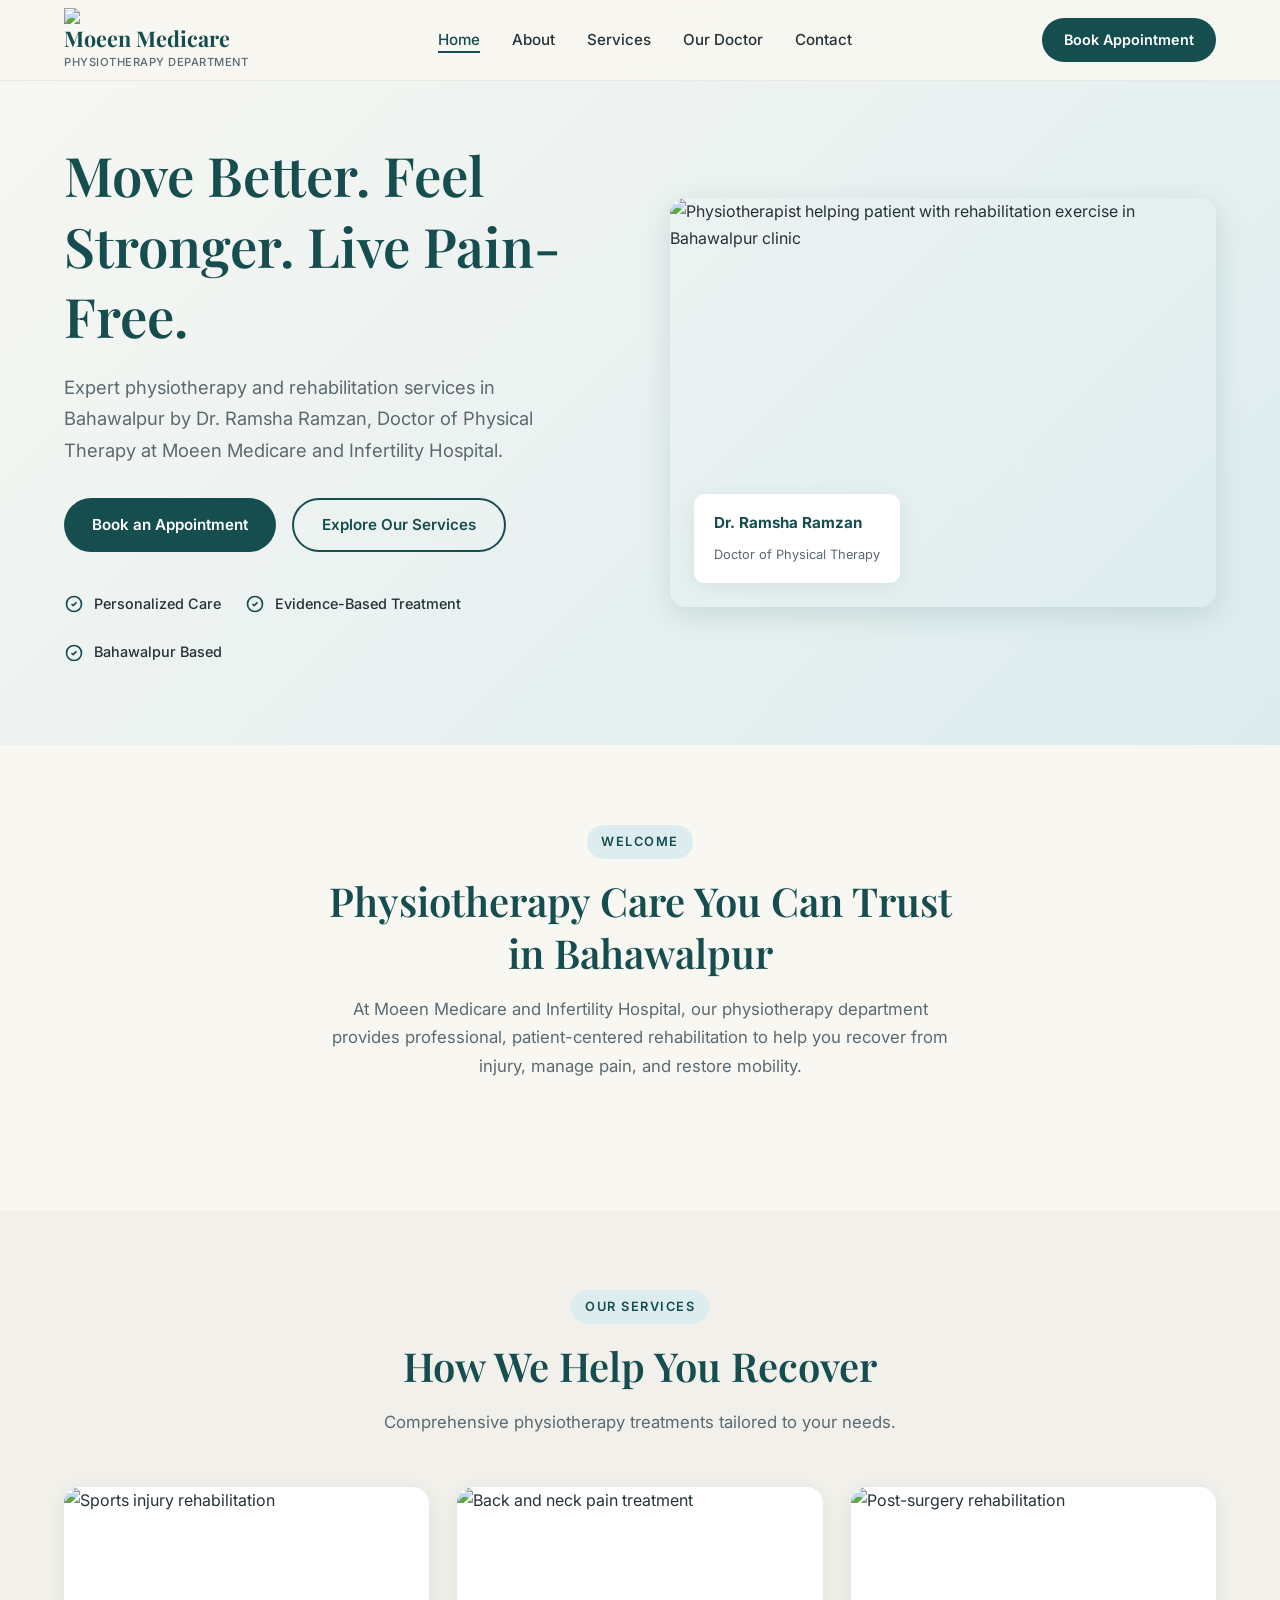
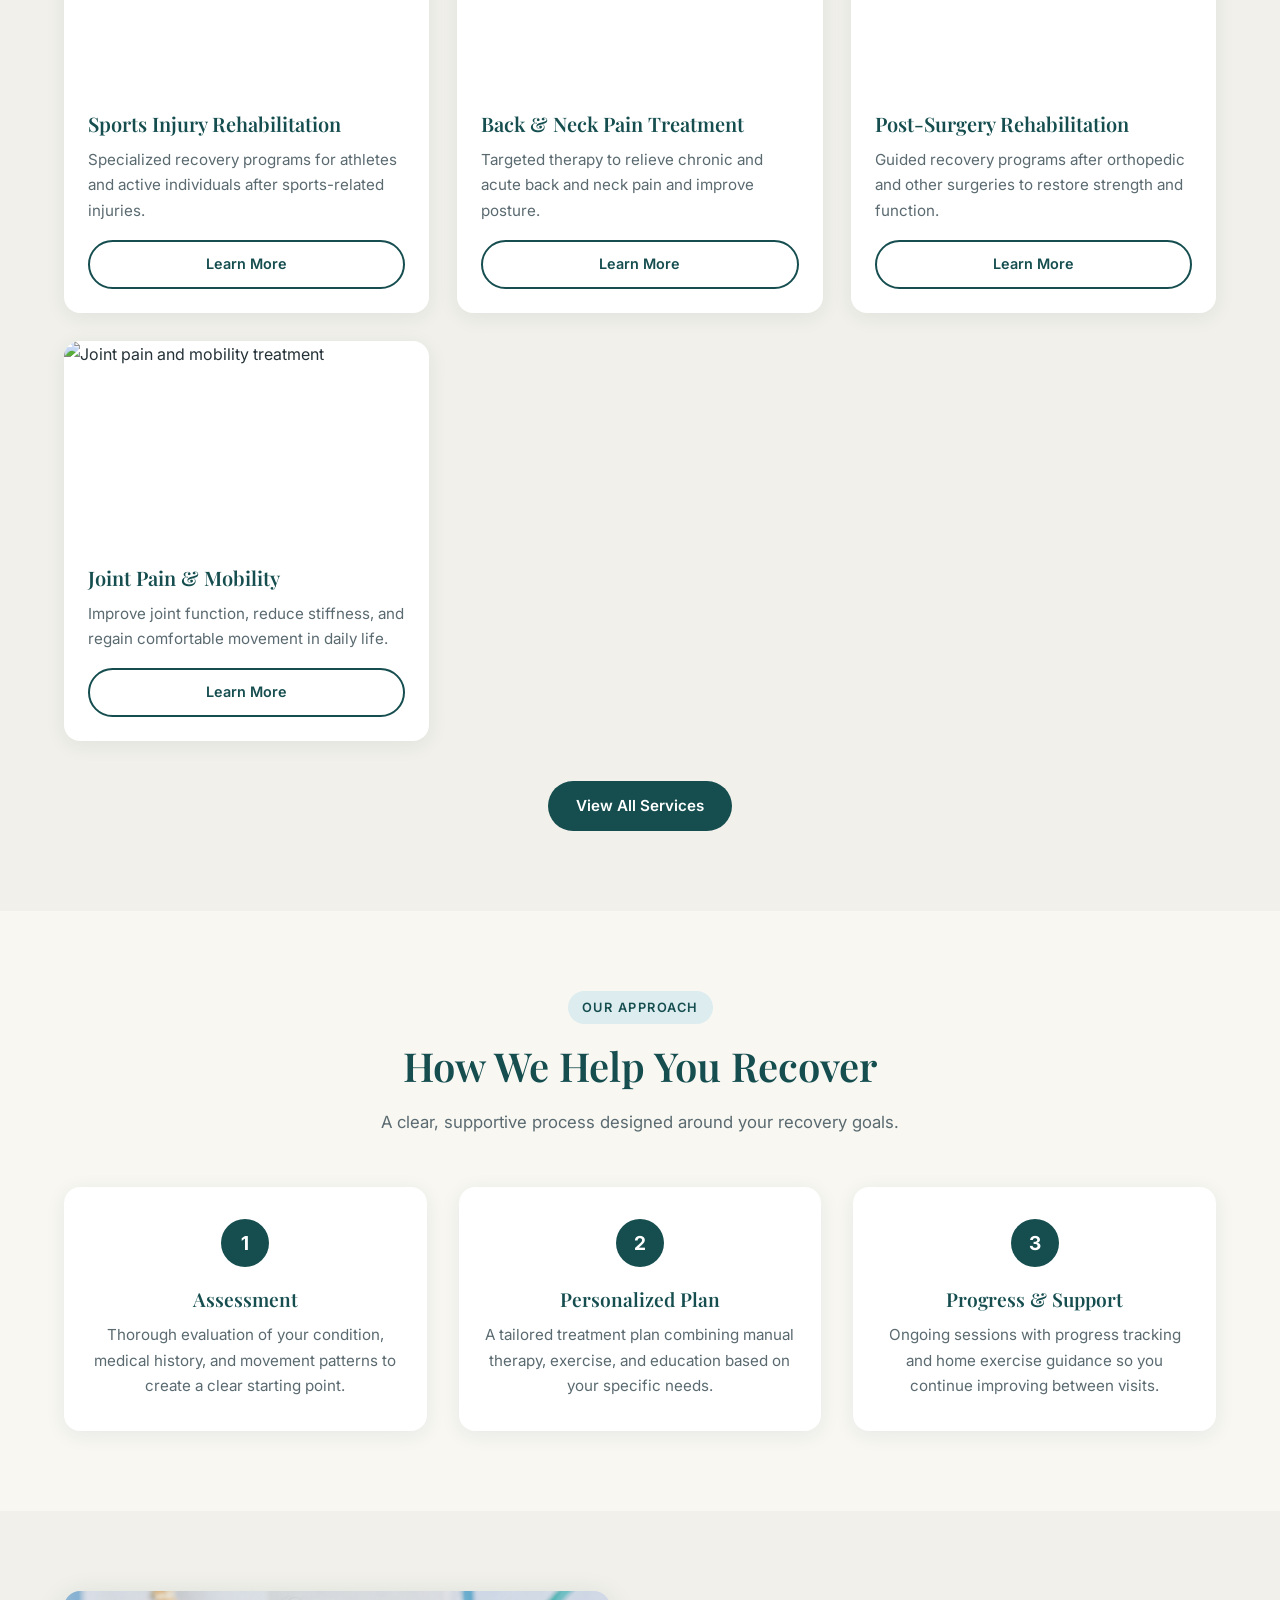
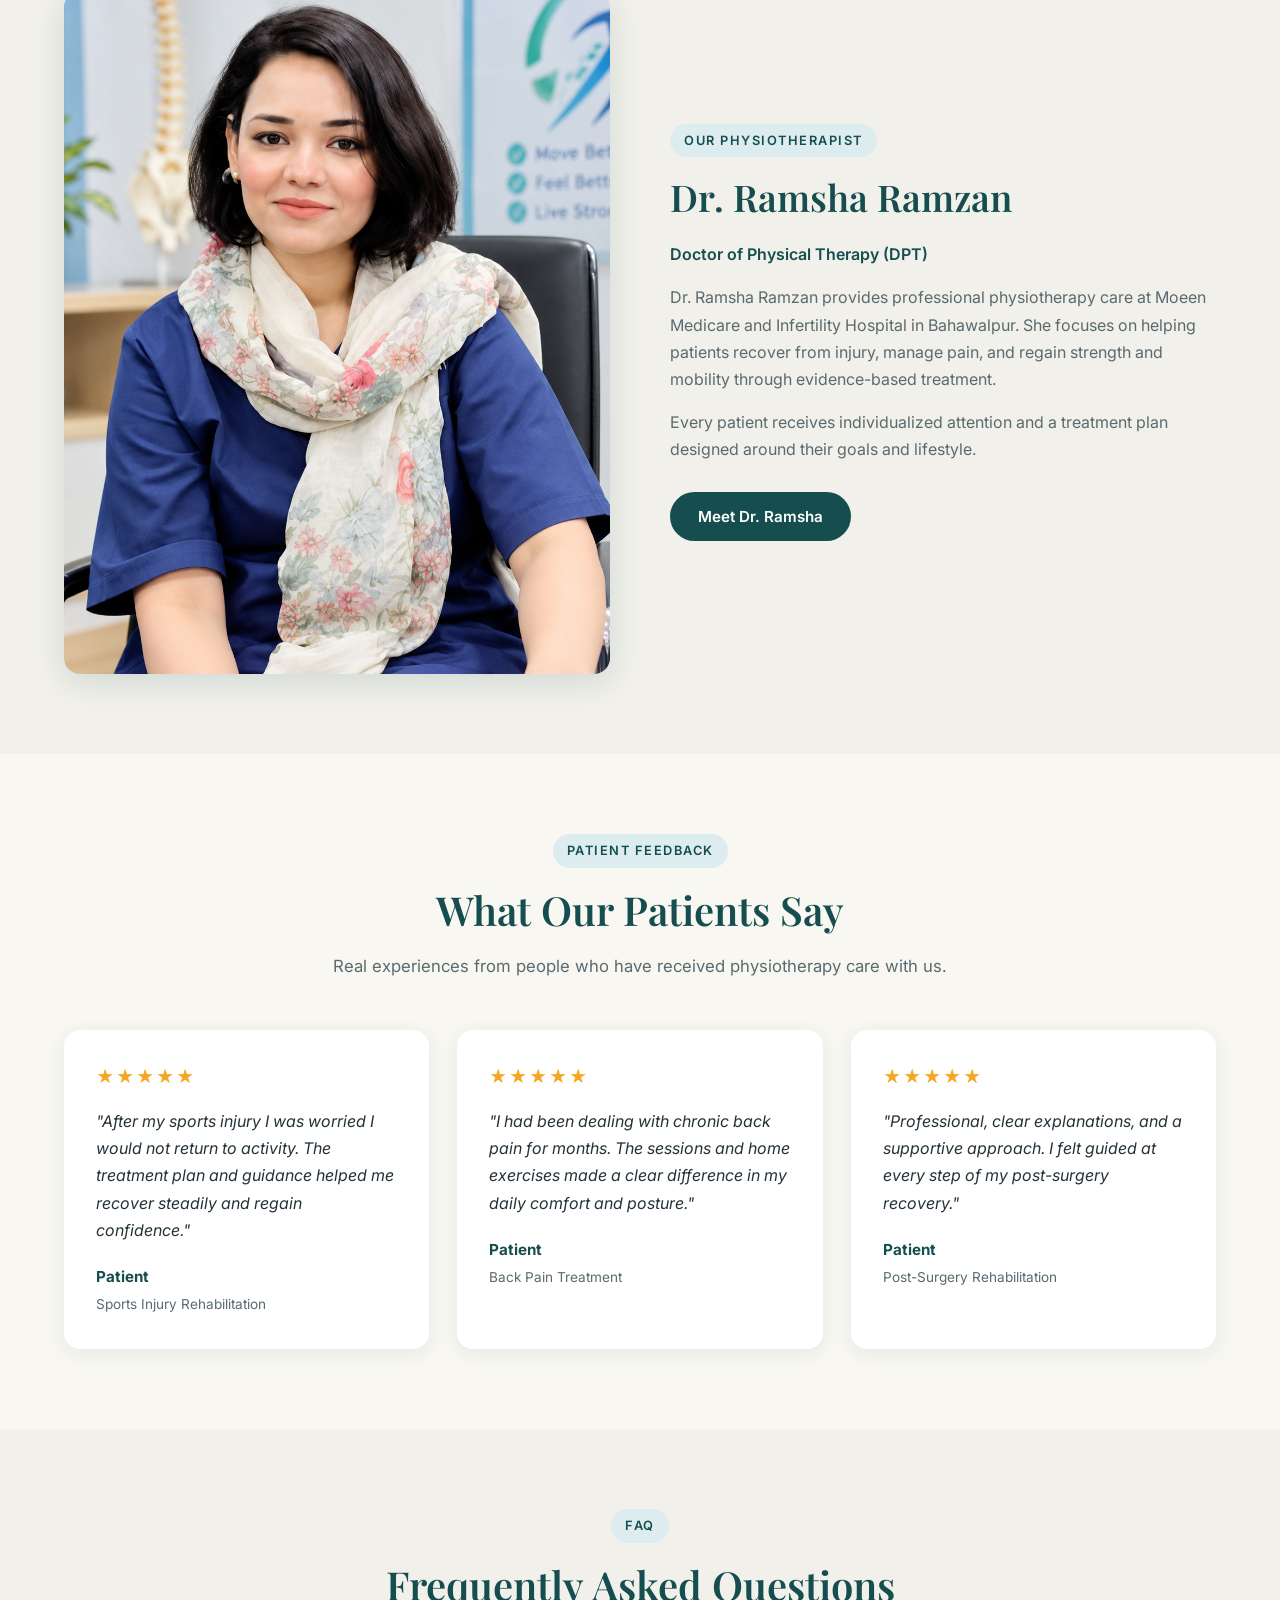
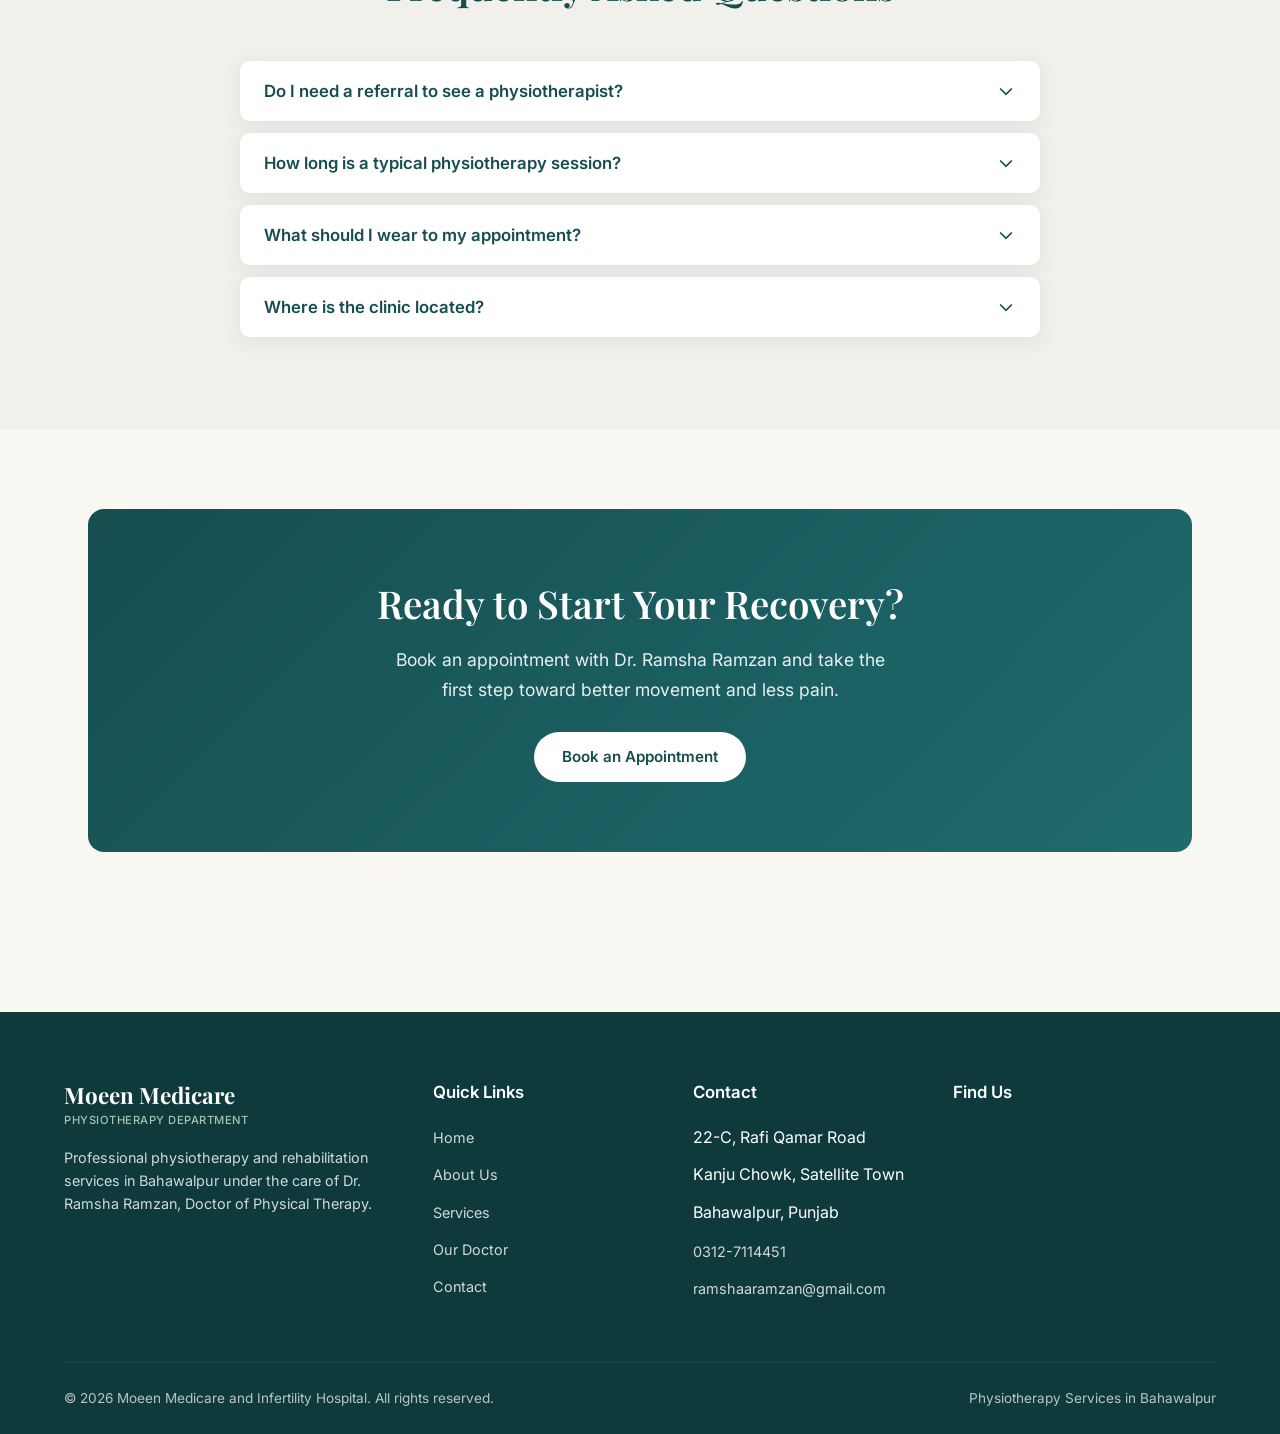
==== index.html @ 1dc0fa03 "Update index.html" ====
<!DOCTYPE html>
<html lang="en">
<head>
  <meta charset="UTF-8">
  <meta name="viewport" content="width=device-width, initial-scale=1.0">
  <title>Physiotherapy in Bahawalpur | Dr. Ramsha Ramzan | Moeen Medicare Hospital</title>
  <meta name="description" content="Professional physiotherapy and rehabilitation services in Bahawalpur by Dr. Ramsha Ramzan, Doctor of Physical Therapy at Moeen Medicare and Infertility Hospital. Book your appointment today.">
  <meta name="keywords" content="physiotherapy Bahawalpur, physical therapy Bahawalpur, Dr Ramsha Ramzan, best physiotherapist Bahawalpur, sports injury rehab Bahawalpur, back pain treatment Bahawalpur, Moeen Medicare">
  <meta property="og:title" content="Physiotherapy in Bahawalpur | Dr. Ramsha Ramzan | Moeen Medicare">
  <meta property="og:description" content="Move better, feel stronger. Expert physiotherapy care in Bahawalpur by Dr. Ramsha Ramzan, DPT.">
  <meta property="og:type" content="website">
  <link rel="preconnect" href="https://fonts.googleapis.com">
  <link rel="preconnect" href="https://fonts.gstatic.com" crossorigin>
  <link href="https://fonts.googleapis.com/css2?family=Inter:wght@400;500;600;700&family=Playfair+Display:wght@600;700&display=swap" rel="stylesheet">
  <link rel="stylesheet" href="css/styles.css">
</head>
<body>

  <!-- Navigation -->
  <nav class="navbar">
    <div class="container nav-inner">
      <a href="index.html" class="logo">
         <img src="mg\logo.png">
        <span class="logo-name">Moeen Medicare</span>
        <span class="logo-tag">Physiotherapy Department</span>
      </a>
      <ul class="nav-links">
        <li><a href="index.html" class="active">Home</a></li>
        <li><a href="about.html">About</a></li>
        <li><a href="services.html">Services</a></li>
        <li><a href="team.html">Our Doctor</a></li>
        <li><a href="contact.html">Contact</a></li>
      </ul>
      <a href="contact.html" class="btn btn-primary btn-sm">Book Appointment</a>
      <button class="mobile-toggle" aria-label="Open menu">
        <span></span><span></span><span></span>
      </button>
    </div>
  </nav>

  <div class="mobile-overlay"></div>
  <div class="mobile-menu">
    <a href="index.html">Home</a>
    <a href="about.html">About</a>
    <a href="services.html">Services</a>
    <a href="team.html">Our Doctor</a>
    <a href="contact.html">Contact</a>
    <a href="contact.html" class="btn btn-primary" style="margin-top:24px;text-align:center;">Book Appointment</a>
  </div>

  <!-- Hero -->
  <section class="hero">
    <div class="container hero-grid">
      <div class="hero-content fade-up">
        <h1>Move Better. Feel Stronger. Live Pain-Free.</h1>
        <p>Expert physiotherapy and rehabilitation services in Bahawalpur by Dr. Ramsha Ramzan, Doctor of Physical Therapy at Moeen Medicare and Infertility Hospital.</p>
        <div class="hero-btns">
          <a href="contact.html" class="btn btn-primary">Book an Appointment</a>
          <a href="services.html" class="btn btn-outline">Explore Our Services</a>
        </div>
        <div class="hero-trust">
          <div class="trust-item">
            <svg fill="none" stroke="currentColor" stroke-width="2" viewBox="0 0 24 24"><path d="M9 12l2 2 4-4m6 2a9 9 0 11-18 0 9 9 0 0118 0z"/></svg>
            Personalized Care
          </div>
          <div class="trust-item">
            <svg fill="none" stroke="currentColor" stroke-width="2" viewBox="0 0 24 24"><path d="M9 12l2 2 4-4m6 2a9 9 0 11-18 0 9 9 0 0118 0z"/></svg>
            Evidence-Based Treatment
          </div>
          <div class="trust-item">
            <svg fill="none" stroke="currentColor" stroke-width="2" viewBox="0 0 24 24"><path d="M9 12l2 2 4-4m6 2a9 9 0 11-18 0 9 9 0 0118 0z"/></svg>
            Bahawalpur Based
          </div>
        </div>
      </div>
      <div class="hero-image fade-up">
        <img src="https://images.unsplash.com/photo-1576091160550-2173dba999ef?w=800&q=80" alt="Physiotherapist helping patient with rehabilitation exercise in Bahawalpur clinic">
        <div class="hero-badge">
          <strong>Dr. Ramsha Ramzan</strong>
          <span>Doctor of Physical Therapy</span>
        </div>
      </div>
    </div>
  </section>

  <!-- Intro -->
  <section>
    <div class="container">
      <div class="section-header fade-up">
        <span class="section-label">Welcome</span>
        <h2>Physiotherapy Care You Can Trust in Bahawalpur</h2>
        <p>At Moeen Medicare and Infertility Hospital, our physiotherapy department provides professional, patient-centered rehabilitation to help you recover from injury, manage pain, and restore mobility.</p>
      </div>
    </div>
  </section>

  <!-- Featured Services -->
  <section style="background: var(--bg-alt);">
    <div class="container">
      <div class="section-header fade-up">
        <span class="section-label">Our Services</span>
        <h2>How We Help You Recover</h2>
        <p>Comprehensive physiotherapy treatments tailored to your needs.</p>
      </div>
      <div class="services-grid">
        <div class="service-card fade-up">
          <img src="https://images.unsplash.com/photo-1571019614242-c5c5dee9f50b?w=600&q=80" alt="Sports injury rehabilitation">
          <div class="service-card-body">
            <h3>Sports Injury Rehabilitation</h3>
            <p>Specialized recovery programs for athletes and active individuals after sports-related injuries.</p>
            <a href="services.html" class="btn btn-outline btn-sm">Learn More</a>
          </div>
        </div>
        <div class="service-card fade-up">
          <img src="https://images.unsplash.com/photo-1559839734-2b71ea197ec2?w=600&q=80" alt="Back and neck pain treatment">
          <div class="service-card-body">
            <h3>Back & Neck Pain Treatment</h3>
            <p>Targeted therapy to relieve chronic and acute back and neck pain and improve posture.</p>
            <a href="services.html" class="btn btn-outline btn-sm">Learn More</a>
          </div>
        </div>
        <div class="service-card fade-up">
          <img src="https://images.unsplash.com/photo-1576091160399-112ba8d25d1d?w=600&q=80" alt="Post-surgery rehabilitation">
          <div class="service-card-body">
            <h3>Post-Surgery Rehabilitation</h3>
            <p>Guided recovery programs after orthopedic and other surgeries to restore strength and function.</p>
            <a href="services.html" class="btn btn-outline btn-sm">Learn More</a>
          </div>
        </div>
        <div class="service-card fade-up">
          <img src="https://images.unsplash.com/photo-1519823551278-64ac92734fb1?w=600&q=80" alt="Joint pain and mobility treatment">
          <div class="service-card-body">
            <h3>Joint Pain & Mobility</h3>
            <p>Improve joint function, reduce stiffness, and regain comfortable movement in daily life.</p>
            <a href="services.html" class="btn btn-outline btn-sm">Learn More</a>
          </div>
        </div>
      </div>
      <div style="text-align:center;margin-top:40px;" class="fade-up">
        <a href="services.html" class="btn btn-primary">View All Services</a>
      </div>
    </div>
  </section>

  <!-- 3-Step Process -->
  <section>
    <div class="container">
      <div class="section-header fade-up">
        <span class="section-label">Our Approach</span>
        <h2>How We Help You Recover</h2>
        <p>A clear, supportive process designed around your recovery goals.</p>
      </div>
      <div class="process-grid">
        <div class="process-step fade-up">
          <div class="process-num">1</div>
          <h3>Assessment</h3>
          <p>Thorough evaluation of your condition, medical history, and movement patterns to create a clear starting point.</p>
        </div>
        <div class="process-step fade-up">
          <div class="process-num">2</div>
          <h3>Personalized Plan</h3>
          <p>A tailored treatment plan combining manual therapy, exercise, and education based on your specific needs.</p>
        </div>
        <div class="process-step fade-up">
          <div class="process-num">3</div>
          <h3>Progress & Support</h3>
          <p>Ongoing sessions with progress tracking and home exercise guidance so you continue improving between visits.</p>
        </div>
      </div>
    </div>
  </section>

  <!-- Meet the Doctor -->
  <section style="background: var(--bg-alt);">
    <div class="container">
      <div class="about-grid">
        <div class="about-image fade-up">
          <img src="mg\Dr. Ramsha Ramzan.png" alt="Dr. Ramsha Ramzan, Doctor of Physical Therapy in Bahawalpur">
        </div>
        <div class="about-content fade-up">
          <span class="section-label">Our Physiotherapist</span>
          <h2>Dr. Ramsha Ramzan</h2>
          <p style="font-weight:600;color:var(--primary);margin-bottom:16px;">Doctor of Physical Therapy (DPT)</p>
          <p>Dr. Ramsha Ramzan provides professional physiotherapy care at Moeen Medicare and Infertility Hospital in Bahawalpur. She focuses on helping patients recover from injury, manage pain, and regain strength and mobility through evidence-based treatment.</p>
          <p>Every patient receives individualized attention and a treatment plan designed around their goals and lifestyle.</p>
          <a href="team.html" class="btn btn-primary" style="margin-top:12px;">Meet Dr. Ramsha</a>
        </div>
      </div>
    </div>
  </section>

  <!-- Testimonials -->
  <section>
    <div class="container">
      <div class="section-header fade-up">
        <span class="section-label">Patient Feedback</span>
        <h2>What Our Patients Say</h2>
        <p>Real experiences from people who have received physiotherapy care with us.</p>
      </div>
      <div class="testimonials-grid">
        <div class="testimonial-card fade-up">
          <div class="stars">★★★★★</div>
          <p>"After my sports injury I was worried I would not return to activity. The treatment plan and guidance helped me recover steadily and regain confidence."</p>
          <div class="testimonial-author">
            <div>
              <strong>Patient</strong>
              <span>Sports Injury Rehabilitation</span>
            </div>
          </div>
        </div>
        <div class="testimonial-card fade-up">
          <div class="stars">★★★★★</div>
          <p>"I had been dealing with chronic back pain for months. The sessions and home exercises made a clear difference in my daily comfort and posture."</p>
          <div class="testimonial-author">
            <div>
              <strong>Patient</strong>
              <span>Back Pain Treatment</span>
            </div>
          </div>
        </div>
        <div class="testimonial-card fade-up">
          <div class="stars">★★★★★</div>
          <p>"Professional, clear explanations, and a supportive approach. I felt guided at every step of my post-surgery recovery."</p>
          <div class="testimonial-author">
            <div>
              <strong>Patient</strong>
              <span>Post-Surgery Rehabilitation</span>
            </div>
          </div>
        </div>
      </div>
    </div>
  </section>

  <!-- FAQ -->
  <section style="background: var(--bg-alt);">
    <div class="container">
      <div class="section-header fade-up">
        <span class="section-label">FAQ</span>
        <h2>Frequently Asked Questions</h2>
      </div>
      <div class="faq-list fade-up">
        <div class="faq-item">
          <button class="faq-question">
            Do I need a referral to see a physiotherapist?
            <svg fill="none" stroke="currentColor" stroke-width="2" viewBox="0 0 24 24"><path d="M19 9l-7 7-7-7"/></svg>
          </button>
          <div class="faq-answer">
            <div class="faq-answer-inner">You can book directly. If you have a referral from your doctor, please bring it along so we can coordinate care effectively.</div>
          </div>
        </div>
        <div class="faq-item">
          <button class="faq-question">
            How long is a typical physiotherapy session?
            <svg fill="none" stroke="currentColor" stroke-width="2" viewBox="0 0 24 24"><path d="M19 9l-7 7-7-7"/></svg>
          </button>
          <div class="faq-answer">
            <div class="faq-answer-inner">Sessions usually last between 30 and 60 minutes depending on your condition and the treatment plan.</div>
          </div>
        </div>
        <div class="faq-item">
          <button class="faq-question">
            What should I wear to my appointment?
            <svg fill="none" stroke="currentColor" stroke-width="2" viewBox="0 0 24 24"><path d="M19 9l-7 7-7-7"/></svg>
          </button>
          <div class="faq-answer">
            <div class="faq-answer-inner">Wear comfortable clothing that allows easy movement of the area being treated. Athletic wear or loose clothing is ideal.</div>
          </div>
        </div>
        <div class="faq-item">
          <button class="faq-question">
            Where is the clinic located?
            <svg fill="none" stroke="currentColor" stroke-width="2" viewBox="0 0 24 24"><path d="M19 9l-7 7-7-7"/></svg>
          </button>
          <div class="faq-answer">
            <div class="faq-answer-inner">We are located at 22-C, Rafi Qamar Road, Kanju Chowk, Satellite Town, Bahawalpur, Punjab. You can find us easily near Kanju Chowk.</div>
          </div>
        </div>
      </div>
    </div>
  </section>

  <!-- Final CTA -->
  <section>
    <div class="container">
      <div class="cta-banner fade-up">
        <h2>Ready to Start Your Recovery?</h2>
        <p>Book an appointment with Dr. Ramsha Ramzan and take the first step toward better movement and less pain.</p>
        <a href="contact.html" class="btn btn-white">Book an Appointment</a>
      </div>
    </div>
  </section>

  <!-- Footer -->
  <footer class="footer">
    <div class="container">
      <div class="footer-grid">
        <div class="footer-brand">
          <div class="logo">
            <span class="logo-name">Moeen Medicare</span>
            <span class="logo-tag">Physiotherapy Department</span>
          </div>
          <p>Professional physiotherapy and rehabilitation services in Bahawalpur under the care of Dr. Ramsha Ramzan, Doctor of Physical Therapy.</p>
        </div>
        <div>
          <h4>Quick Links</h4>
          <ul class="footer-links">
            <li><a href="index.html">Home</a></li>
            <li><a href="about.html">About Us</a></li>
            <li><a href="services.html">Services</a></li>
            <li><a href="team.html">Our Doctor</a></li>
            <li><a href="contact.html">Contact</a></li>
          </ul>
        </div>
        <div>
          <h4>Contact</h4>
          <ul class="footer-links">
            <li>22-C, Rafi Qamar Road</li>
            <li>Kanju Chowk, Satellite Town</li>
            <li>Bahawalpur, Punjab</li>
            <li style="margin-top:12px;"><a href="tel:03127114451">0312-7114451</a></li>
            <li><a href="mailto:ramshaaramzan@gmail.com">ramshaaramzan@gmail.com</a></li>
          </ul>
        </div>
        <div>
          <h4>Find Us</h4>
          <div class="footer-map">
            <iframe src="https://www.google.com/maps/embed?pb=!1m18!1m12!1m3!1d3476.2700420853034!2d71.7085201!3d29.3916554!2m3!1f0!2f0!3f0!3m2!1i1024!2i768!4f13.1!3m3!1m2!1s0x393b90f0b9e1a4e1%3A0x2c915ee3a1f2fc73!2sMoeen%20Medicare!5e0!3m2!1sen!2s!4v1790643837540!5m2!1sen!2s" width="600" height="450" style="border:0;" allowfullscreen="" loading="lazy" referrerpolicy="strict-origin-when-cross-origin"></iframe>
          </div>
        </div>
      </div>
      <div class="footer-bottom">
        <span>© 2026 Moeen Medicare and Infertility Hospital. All rights reserved.</span>
        <span>Physiotherapy Services in Bahawalpur</span>
      </div>
    </div>
  </footer>

  <a href="contact.html" class="mobile-cta">Book Appointment</a>

  <script src="js/main.js"></script>
</body>
</html>
---- css/styles.css ----
/* =====================================================
   Moeen Medicare & Infertility Hospital
   Physiotherapy Department - Premium Healthcare Design
   ===================================================== */

:root {
  --primary: #164E50;
  --primary-dark: #0F3A3C;
  --primary-light: #1F6B6E;
  --sage: #A8C3B0;
  --sage-light: #C5D9CC;
  --bg: #F8F7F2;
  --bg-alt: #F1F0EA;
  --accent: #DCECEF;
  --text: #253238;
  --text-light: #5A6A70;
  --white: #FFFFFF;
  --shadow: 0 4px 20px rgba(22, 78, 80, 0.08);
  --shadow-hover: 0 8px 30px rgba(22, 78, 80, 0.14);
  --radius: 16px;
  --radius-sm: 10px;
  --transition: all 0.3s ease;
}

* {
  margin: 0;
  padding: 0;
  box-sizing: border-box;
}

html {
  scroll-behavior: smooth;
}

body {
  font-family: 'Inter', -apple-system, BlinkMacSystemFont, 'Segoe UI', sans-serif;
  background: var(--bg);
  color: var(--text);
  line-height: 1.7;
  font-size: 16px;
  overflow-x: hidden;
}

h1, h2, h3, h4, h5, h6 {
  font-family: 'Playfair Display', Georgia, serif;
  font-weight: 600;
  line-height: 1.3;
  color: var(--primary);
}

a {
  text-decoration: none;
  color: inherit;
  transition: var(--transition);
}

img {
  max-width: 100%;
  height: auto;
  display: block;
}

.container {
  width: 100%;
  max-width: 1200px;
  margin: 0 auto;
  padding: 0 24px;
}

/* ========== NAVIGATION ========== */
.navbar {
  position: fixed;
  top: 0;
  left: 0;
  width: 100%;
  z-index: 1000;
  background: rgba(248, 247, 242, 0.95);
  backdrop-filter: blur(12px);
  border-bottom: 1px solid rgba(22, 78, 80, 0.08);
  transition: var(--transition);
}

.navbar.scrolled {
  background: var(--white);
  box-shadow: 0 2px 20px rgba(0,0,0,0.06);
}

.nav-inner {
  display: flex;
  align-items: center;
  justify-content: space-between;
  height: 80px;
}

.logo {
  display: flex;
  flex-direction: column;
  gap: 2px;
}

.logo-name {
  font-family: 'Playfair Display', serif;
  font-size: 1.35rem;
  font-weight: 700;
  color: var(--primary);
  line-height: 1.2;
}

.logo-tag {
  font-size: 0.7rem;
  color: var(--text-light);
  font-weight: 500;
  letter-spacing: 0.5px;
  text-transform: uppercase;
}

.nav-links {
  display: flex;
  align-items: center;
  gap: 32px;
  list-style: none;
}

.nav-links a {
  font-size: 0.95rem;
  font-weight: 500;
  color: var(--text);
  position: relative;
}

.nav-links a:hover,
.nav-links a.active {
  color: var(--primary);
}

.nav-links a::after {
  content: '';
  position: absolute;
  bottom: -4px;
  left: 0;
  width: 0;
  height: 2px;
  background: var(--primary);
  transition: width 0.3s ease;
}

.nav-links a:hover::after,
.nav-links a.active::after {
  width: 100%;
}

.btn {
  display: inline-flex;
  align-items: center;
  justify-content: center;
  gap: 8px;
  padding: 12px 28px;
  border-radius: 50px;
  font-weight: 600;
  font-size: 0.95rem;
  border: none;
  cursor: pointer;
  transition: var(--transition);
  font-family: inherit;
}

.btn-primary {
  background: var(--primary);
  color: var(--white);
}

.btn-primary:hover {
  background: var(--primary-dark);
  transform: translateY(-2px);
  box-shadow: var(--shadow-hover);
}

.btn-outline {
  background: transparent;
  color: var(--primary);
  border: 2px solid var(--primary);
}

.btn-outline:hover {
  background: var(--primary);
  color: var(--white);
}

.btn-white {
  background: var(--white);
  color: var(--primary);
}

.btn-white:hover {
  background: var(--accent);
  transform: translateY(-2px);
}

.btn-sm {
  padding: 10px 22px;
  font-size: 0.9rem;
}

.mobile-toggle {
  display: none;
  background: none;
  border: none;
  cursor: pointer;
  padding: 8px;
}

.mobile-toggle span {
  display: block;
  width: 24px;
  height: 2px;
  background: var(--primary);
  margin: 5px 0;
  transition: var(--transition);
}

/* Mobile Menu */
.mobile-menu {
  position: fixed;
  top: 0;
  right: -100%;
  width: 80%;
  max-width: 320px;
  height: 100vh;
  background: var(--white);
  z-index: 1001;
  padding: 100px 32px 40px;
  transition: right 0.35s ease;
  box-shadow: -10px 0 40px rgba(0,0,0,0.1);
}

.mobile-menu.open {
  right: 0;
}

.mobile-menu a {
  display: block;
  padding: 14px 0;
  font-size: 1.1rem;
  font-weight: 500;
  color: var(--text);
  border-bottom: 1px solid var(--bg-alt);
}

.mobile-menu a:hover {
  color: var(--primary);
}

.mobile-overlay {
  position: fixed;
  inset: 0;
  background: rgba(0,0,0,0.4);
  z-index: 999;
  opacity: 0;
  visibility: hidden;
  transition: var(--transition);
}

.mobile-overlay.open {
  opacity: 1;
  visibility: visible;
}

/* ========== HERO ========== */
.hero {
  padding: 140px 0 80px;
  background: linear-gradient(135deg, var(--bg) 0%, var(--accent) 100%);
  position: relative;
  overflow: hidden;
}

.hero-grid {
  display: grid;
  grid-template-columns: 1fr 1fr;
  gap: 60px;
  align-items: center;
}

.hero-content h1 {
  font-size: clamp(2.2rem, 5vw, 3.4rem);
  margin-bottom: 20px;
  color: var(--primary);
}

.hero-content p {
  font-size: 1.15rem;
  color: var(--text-light);
  margin-bottom: 32px;
  max-width: 520px;
}

.hero-btns {
  display: flex;
  flex-wrap: wrap;
  gap: 16px;
  margin-bottom: 40px;
}

.hero-trust {
  display: flex;
  flex-wrap: wrap;
  gap: 24px;
}

.trust-item {
  display: flex;
  align-items: center;
  gap: 10px;
  font-size: 0.9rem;
  font-weight: 500;
  color: var(--text);
}

.trust-item svg {
  width: 20px;
  height: 20px;
  color: var(--primary);
  flex-shrink: 0;
}

.hero-image {
  position: relative;
}

.hero-image img {
  width: 100%;
  border-radius: var(--radius);
  box-shadow: var(--shadow-hover);
  object-fit: cover;
  aspect-ratio: 4/3;
}

.hero-badge {
  position: absolute;
  bottom: 24px;
  left: 24px;
  background: var(--white);
  padding: 16px 20px;
  border-radius: var(--radius-sm);
  box-shadow: var(--shadow);
  max-width: 220px;
}

.hero-badge strong {
  display: block;
  font-size: 0.95rem;
  color: var(--primary);
  margin-bottom: 4px;
}

.hero-badge span {
  font-size: 0.8rem;
  color: var(--text-light);
}

/* ========== SECTIONS ========== */
section {
  padding: 80px 0;
}

.section-header {
  text-align: center;
  max-width: 640px;
  margin: 0 auto 50px;
}

.section-header h2 {
  font-size: clamp(1.8rem, 4vw, 2.5rem);
  margin-bottom: 16px;
}

.section-header p {
  color: var(--text-light);
  font-size: 1.05rem;
}

.section-label {
  display: inline-block;
  font-size: 0.8rem;
  font-weight: 600;
  text-transform: uppercase;
  letter-spacing: 1.5px;
  color: var(--primary);
  background: var(--accent);
  padding: 6px 14px;
  border-radius: 50px;
  margin-bottom: 16px;
}

/* ========== SERVICES CARDS ========== */
.services-grid {
  display: grid;
  grid-template-columns: repeat(auto-fit, minmax(280px, 1fr));
  gap: 28px;
}

.service-card {
  background: var(--white);
  border-radius: var(--radius);
  overflow: hidden;
  box-shadow: var(--shadow);
  transition: var(--transition);
}

.service-card:hover {
  transform: translateY(-6px);
  box-shadow: var(--shadow-hover);
}

.service-card img {
  width: 100%;
  height: 200px;
  object-fit: cover;
}

.service-card-body {
  padding: 24px;
}

.service-card h3 {
  font-size: 1.25rem;
  margin-bottom: 10px;
}

.service-card p {
  color: var(--text-light);
  font-size: 0.95rem;
  margin-bottom: 16px;
}

.service-card .btn {
  width: 100%;
}

/* ========== PROCESS ========== */
.process-grid {
  display: grid;
  grid-template-columns: repeat(3, 1fr);
  gap: 32px;
}

.process-step {
  text-align: center;
  padding: 32px 24px;
  background: var(--white);
  border-radius: var(--radius);
  box-shadow: var(--shadow);
  position: relative;
}

.process-num {
  width: 48px;
  height: 48px;
  background: var(--primary);
  color: var(--white);
  border-radius: 50%;
  display: flex;
  align-items: center;
  justify-content: center;
  font-weight: 700;
  font-size: 1.2rem;
  margin: 0 auto 20px;
}

.process-step h3 {
  font-size: 1.2rem;
  margin-bottom: 10px;
}

.process-step p {
  color: var(--text-light);
  font-size: 0.95rem;
}

/* ========== ABOUT / TEAM ========== */
.about-grid {
  display: grid;
  grid-template-columns: 1fr 1fr;
  gap: 60px;
  align-items: center;
}

.about-image img {
  border-radius: var(--radius);
  box-shadow: var(--shadow-hover);
  width: 100%;
  object-fit: cover;
  aspect-ratio: 4/5;
}

.about-content h2 {
  font-size: clamp(1.8rem, 3.5vw, 2.3rem);
  margin-bottom: 20px;
}

.about-content p {
  color: var(--text-light);
  margin-bottom: 16px;
}

.values-list {
  list-style: none;
  margin: 24px 0;
}

.values-list li {
  display: flex;
  align-items: flex-start;
  gap: 12px;
  margin-bottom: 12px;
  font-size: 0.95rem;
}

.values-list svg {
  width: 20px;
  height: 20px;
  color: var(--primary);
  flex-shrink: 0;
  margin-top: 2px;
}

/* ========== TESTIMONIALS ========== */
.testimonials-grid {
  display: grid;
  grid-template-columns: repeat(auto-fit, minmax(300px, 1fr));
  gap: 28px;
}

.testimonial-card {
  background: var(--white);
  padding: 32px;
  border-radius: var(--radius);
  box-shadow: var(--shadow);
}

.testimonial-card .stars {
  color: #F5A623;
  font-size: 1.1rem;
  margin-bottom: 16px;
  letter-spacing: 2px;
}

.testimonial-card p {
  color: var(--text);
  font-style: italic;
  margin-bottom: 20px;
  font-size: 1rem;
}

.testimonial-author {
  display: flex;
  align-items: center;
  gap: 12px;
}

.testimonial-author strong {
  display: block;
  font-size: 0.95rem;
  color: var(--primary);
}

.testimonial-author span {
  font-size: 0.85rem;
  color: var(--text-light);
}

/* ========== FAQ ========== */
.faq-list {
  max-width: 800px;
  margin: 0 auto;
}

.faq-item {
  background: var(--white);
  border-radius: var(--radius-sm);
  margin-bottom: 12px;
  box-shadow: var(--shadow);
  overflow: hidden;
}

.faq-question {
  width: 100%;
  padding: 20px 24px;
  background: none;
  border: none;
  text-align: left;
  font-size: 1.05rem;
  font-weight: 600;
  color: var(--primary);
  cursor: pointer;
  display: flex;
  justify-content: space-between;
  align-items: center;
  font-family: inherit;
  transition: var(--transition);
}

.faq-question:hover {
  background: var(--bg-alt);
}

.faq-question svg {
  width: 20px;
  height: 20px;
  transition: transform 0.3s ease;
  flex-shrink: 0;
}

.faq-item.open .faq-question svg {
  transform: rotate(180deg);
}

.faq-answer {
  max-height: 0;
  overflow: hidden;
  transition: max-height 0.35s ease;
}

.faq-answer-inner {
  padding: 0 24px 20px;
  color: var(--text-light);
  font-size: 0.95rem;
}

/* ========== CTA BANNER ========== */
.cta-banner {
  background: linear-gradient(135deg, var(--primary) 0%, var(--primary-light) 100%);
  color: var(--white);
  text-align: center;
  padding: 70px 0;
  border-radius: var(--radius);
  margin: 0 24px;
}

.cta-banner h2 {
  color: var(--white);
  font-size: clamp(1.8rem, 4vw, 2.4rem);
  margin-bottom: 16px;
}

.cta-banner p {
  opacity: 0.9;
  margin-bottom: 28px;
  font-size: 1.1rem;
  max-width: 500px;
  margin-left: auto;
  margin-right: auto;
}

/* ========== CONTACT ========== */
.contact-grid {
  display: grid;
  grid-template-columns: 1fr 1.2fr;
  gap: 48px;
}

.contact-info-cards {
  display: flex;
  flex-direction: column;
  gap: 20px;
}

.contact-card {
  background: var(--white);
  padding: 24px;
  border-radius: var(--radius);
  box-shadow: var(--shadow);
  display: flex;
  gap: 16px;
  align-items: flex-start;
}

.contact-card svg {
  width: 24px;
  height: 24px;
  color: var(--primary);
  flex-shrink: 0;
  margin-top: 2px;
}

.contact-card h4 {
  font-size: 1rem;
  margin-bottom: 4px;
}

.contact-card p,
.contact-card a {
  color: var(--text-light);
  font-size: 0.95rem;
}

.contact-card a:hover {
  color: var(--primary);
}

.contact-form-wrap {
  background: var(--white);
  padding: 36px;
  border-radius: var(--radius);
  box-shadow: var(--shadow);
}

.contact-form-wrap h3 {
  font-size: 1.4rem;
  margin-bottom: 8px;
}

.contact-form-wrap > p {
  color: var(--text-light);
  margin-bottom: 28px;
  font-size: 0.95rem;
}

.form-group {
  margin-bottom: 20px;
}

.form-group label {
  display: block;
  font-size: 0.9rem;
  font-weight: 500;
  margin-bottom: 6px;
  color: var(--text);
}

.form-group input,
.form-group select,
.form-group textarea {
  width: 100%;
  padding: 12px 16px;
  border: 1.5px solid #E0E0E0;
  border-radius: var(--radius-sm);
  font-size: 0.95rem;
  font-family: inherit;
  background: var(--bg);
  color: var(--text);
  transition: var(--transition);
}

.form-group input:focus,
.form-group select:focus,
.form-group textarea:focus {
  outline: none;
  border-color: var(--primary);
  background: var(--white);
}

.form-group textarea {
  min-height: 110px;
  resize: vertical;
}

.form-row {
  display: grid;
  grid-template-columns: 1fr 1fr;
  gap: 16px;
}

.form-note {
  font-size: 0.8rem;
  color: var(--text-light);
  margin-top: 12px;
}

.form-success {
  display: none;
  background: #E8F5E9;
  border: 1px solid #A5D6A7;
  color: #2E7D32;
  padding: 20px;
  border-radius: var(--radius-sm);
  text-align: center;
  margin-top: 16px;
}

.form-success.show {
  display: block;
}

/* ========== FOOTER ========== */
.footer {
  background: var(--primary-dark);
  color: var(--white);
  padding: 70px 0 0;
  margin-top: 80px;
}

.footer-grid {
  display: grid;
  grid-template-columns: 1.5fr 1fr 1fr 1.2fr;
  gap: 40px;
  margin-bottom: 50px;
}

.footer-brand .logo-name {
  color: var(--white);
  font-size: 1.4rem;
}

.footer-brand .logo-tag {
  color: var(--sage);
}

.footer-brand p {
  margin-top: 16px;
  font-size: 0.9rem;
  opacity: 0.8;
  line-height: 1.6;
}

.footer h4 {
  color: var(--white);
  font-size: 1.05rem;
  margin-bottom: 20px;
  font-family: 'Inter', sans-serif;
  font-weight: 600;
}

.footer-links {
  list-style: none;
}

.footer-links li {
  margin-bottom: 10px;
}

.footer-links a {
  font-size: 0.9rem;
  opacity: 0.8;
}

.footer-links a:hover {
  opacity: 1;
  color: var(--sage);
}

.footer-map {
  border-radius: var(--radius-sm);
  overflow: hidden;
  height: 180px;
}

.footer-map iframe {
  width: 100%;
  height: 100%;
  border: 0;
}

.footer-bottom {
  border-top: 1px solid rgba(255,255,255,0.1);
  padding: 24px 0;
  display: flex;
  justify-content: space-between;
  align-items: center;
  flex-wrap: wrap;
  gap: 12px;
  font-size: 0.85rem;
  opacity: 0.7;
}

/* ========== PAGE HERO ========== */
.page-hero {
  padding: 140px 0 60px;
  background: linear-gradient(135deg, var(--bg) 0%, var(--accent) 100%);
  text-align: center;
}

.page-hero h1 {
  font-size: clamp(2rem, 4vw, 2.8rem);
  margin-bottom: 12px;
}

.page-hero p {
  color: var(--text-light);
  font-size: 1.1rem;
  max-width: 560px;
  margin: 0 auto;
}

/* ========== TEAM PROFILE ========== */
.team-profile {
  display: grid;
  grid-template-columns: 1fr 1.5fr;
  gap: 50px;
  align-items: start;
}

.team-photo img {
  border-radius: var(--radius);
  box-shadow: var(--shadow-hover);
  width: 100%;
  object-fit: cover;
  aspect-ratio: 3/4;
}

.team-info h2 {
  font-size: 2rem;
  margin-bottom: 6px;
}

.team-title {
  color: var(--primary);
  font-weight: 600;
  font-size: 1.1rem;
  margin-bottom: 20px;
}

.team-info p {
  color: var(--text-light);
  margin-bottom: 16px;
}

.qualifications {
  background: var(--bg-alt);
  padding: 24px;
  border-radius: var(--radius-sm);
  margin: 24px 0;
}

.qualifications h4 {
  margin-bottom: 12px;
  font-size: 1rem;
}

.qualifications ul {
  list-style: none;
}

.qualifications li {
  padding: 6px 0;
  font-size: 0.95rem;
  display: flex;
  align-items: center;
  gap: 10px;
}

.qualifications li::before {
  content: '✓';
  color: var(--primary);
  font-weight: 700;
}

/* ========== SERVICE DETAIL ========== */
.service-detail-grid {
  display: grid;
  grid-template-columns: 1.2fr 1fr;
  gap: 50px;
  align-items: start;
}

.service-detail-content h2 {
  font-size: 1.8rem;
  margin-bottom: 16px;
}

.service-detail-content h3 {
  font-size: 1.25rem;
  margin: 28px 0 12px;
}

.service-detail-content p,
.service-detail-content li {
  color: var(--text-light);
  margin-bottom: 12px;
}

.service-detail-content ul {
  padding-left: 20px;
  margin-bottom: 16px;
}

/* ========== STICKY MOBILE CTA ========== */
.mobile-cta {
  display: none;
  position: fixed;
  bottom: 0;
  left: 0;
  width: 100%;
  background: var(--primary);
  color: var(--white);
  text-align: center;
  padding: 14px;
  font-weight: 600;
  z-index: 900;
  box-shadow: 0 -4px 20px rgba(0,0,0,0.15);
}

/* ========== ANIMATIONS ========== */
.fade-up {
  opacity: 0;
  transform: translateY(30px);
  transition: opacity 0.6s ease, transform 0.6s ease;
}

.fade-up.visible {
  opacity: 1;
  transform: translateY(0);
}

/* ========== RESPONSIVE ========== */
@media (max-width: 992px) {
  .hero-grid,
  .about-grid,
  .contact-grid,
  .team-profile,
  .service-detail-grid {
    grid-template-columns: 1fr;
    gap: 40px;
  }

  .process-grid {
    grid-template-columns: 1fr;
  }

  .footer-grid {
    grid-template-columns: 1fr 1fr;
  }

  .hero-image {
    order: -1;
  }
}

@media (max-width: 768px) {
  .nav-links {
    display: none;
  }

  .mobile-toggle {
    display: block;
  }

  .nav-inner .btn {
    display: none;
  }

  .hero {
    padding: 120px 0 60px;
  }

  .hero-btns {
    flex-direction: column;
  }

  .hero-btns .btn {
    width: 100%;
  }

  .form-row {
    grid-template-columns: 1fr;
  }

  .footer-grid {
    grid-template-columns: 1fr;
  }

  .mobile-cta {
    display: block;
  }

  body {
    padding-bottom: 60px;
  }

  .cta-banner {
    margin: 0 16px;
  }
}

@media (max-width: 480px) {
  .container {
    padding: 0 16px;
  }

  section {
    padding: 60px 0;
  }
}
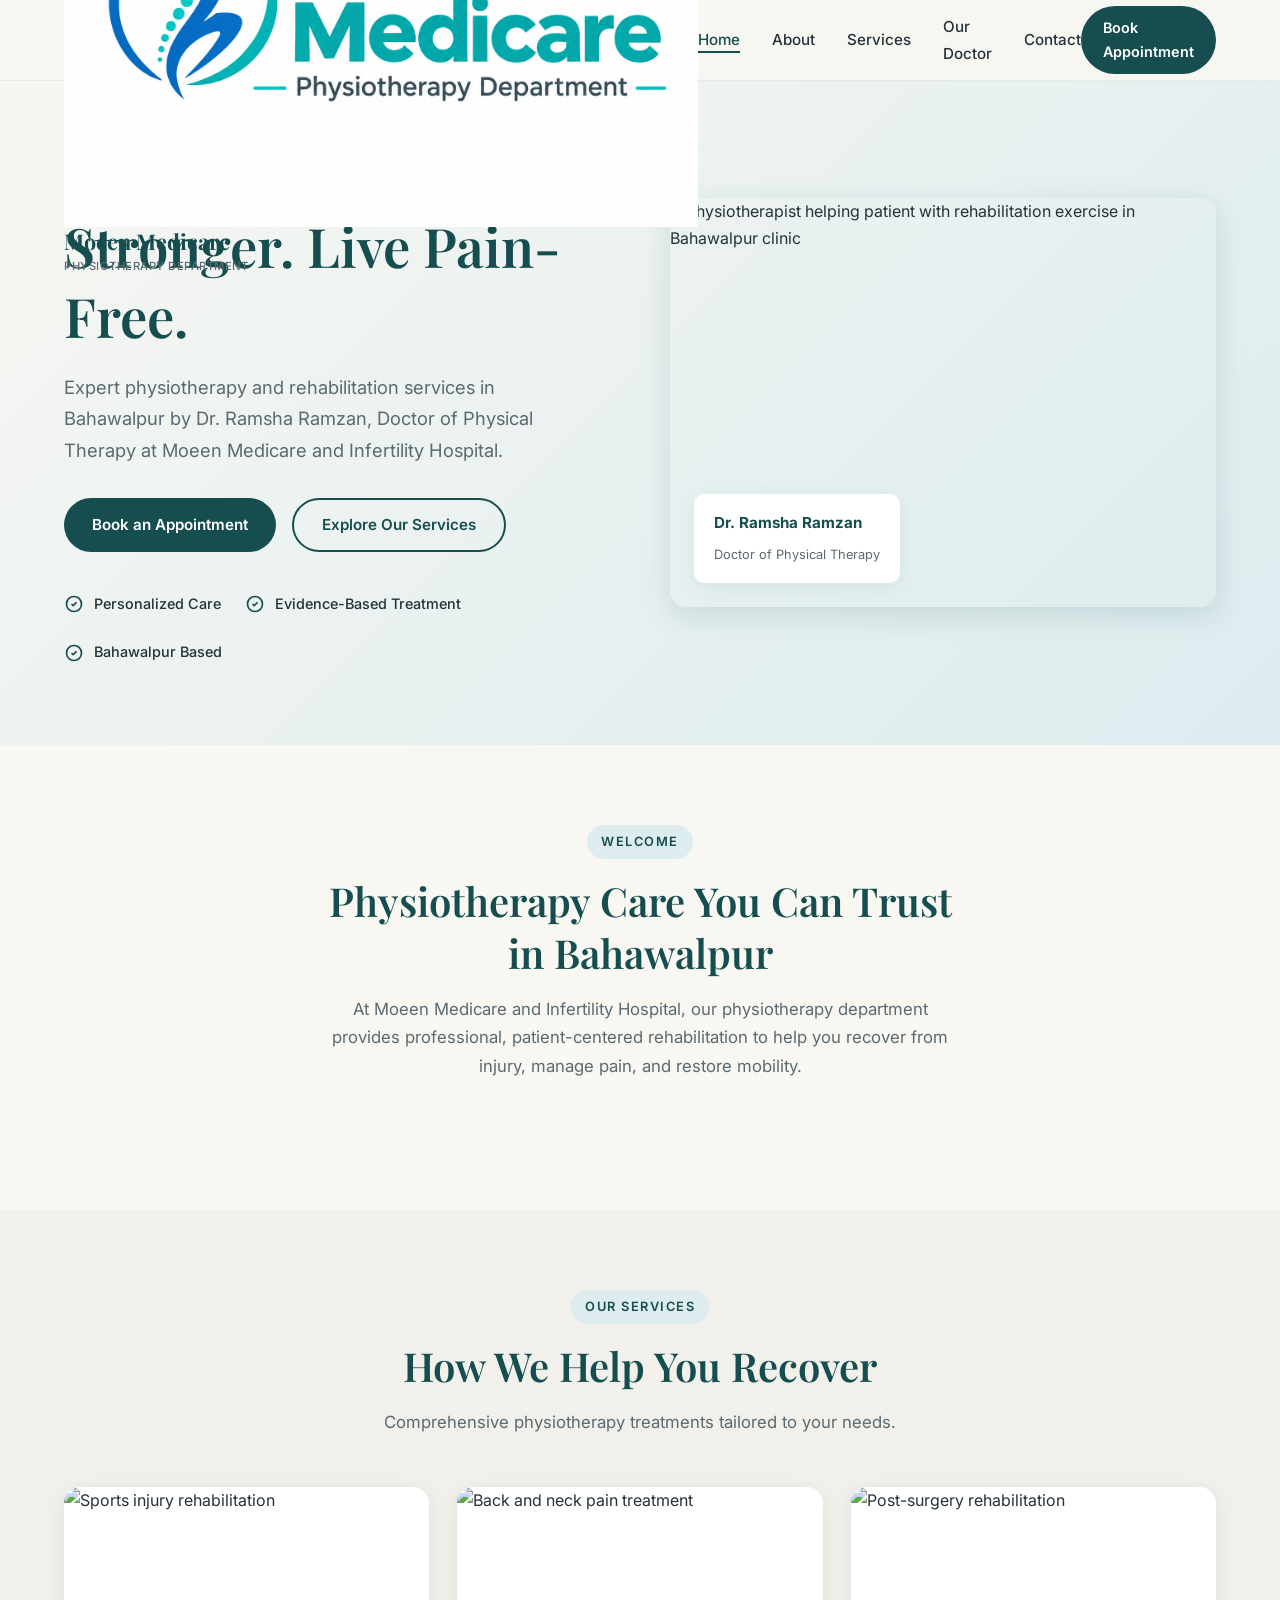
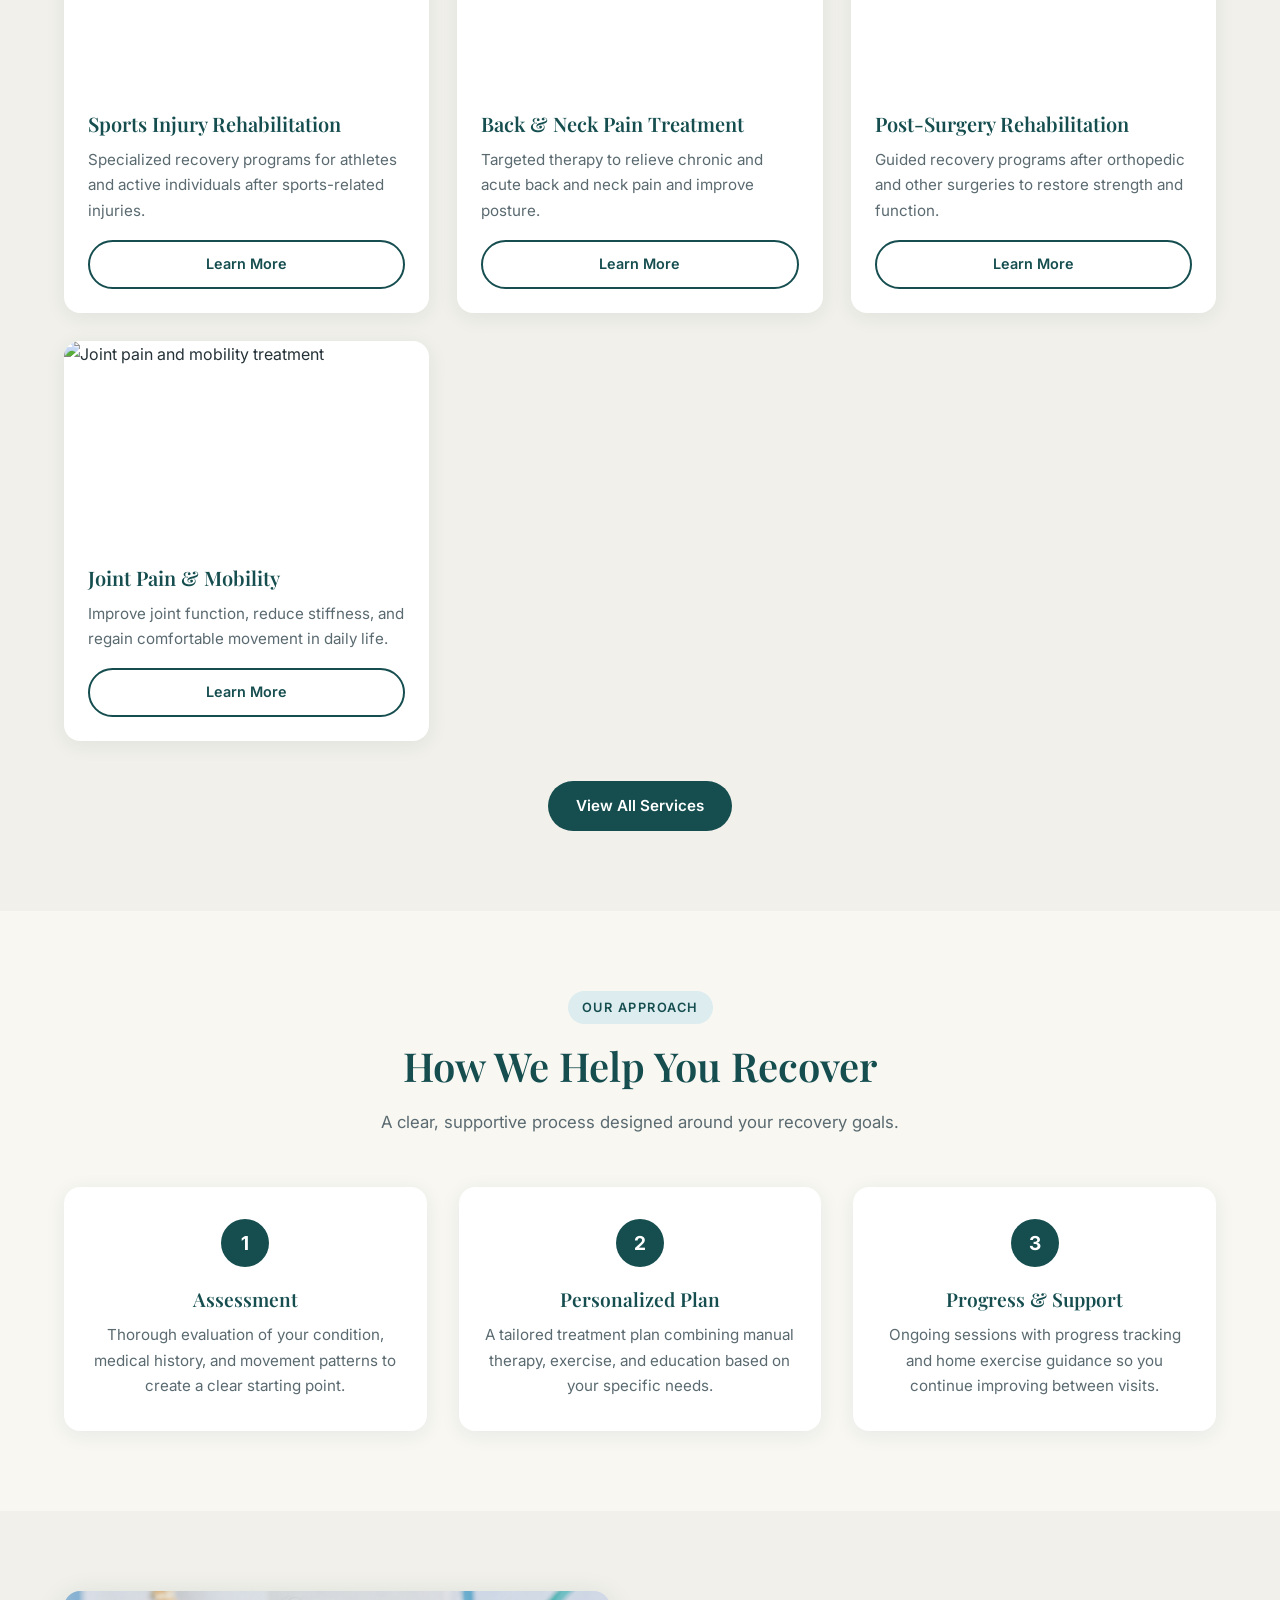
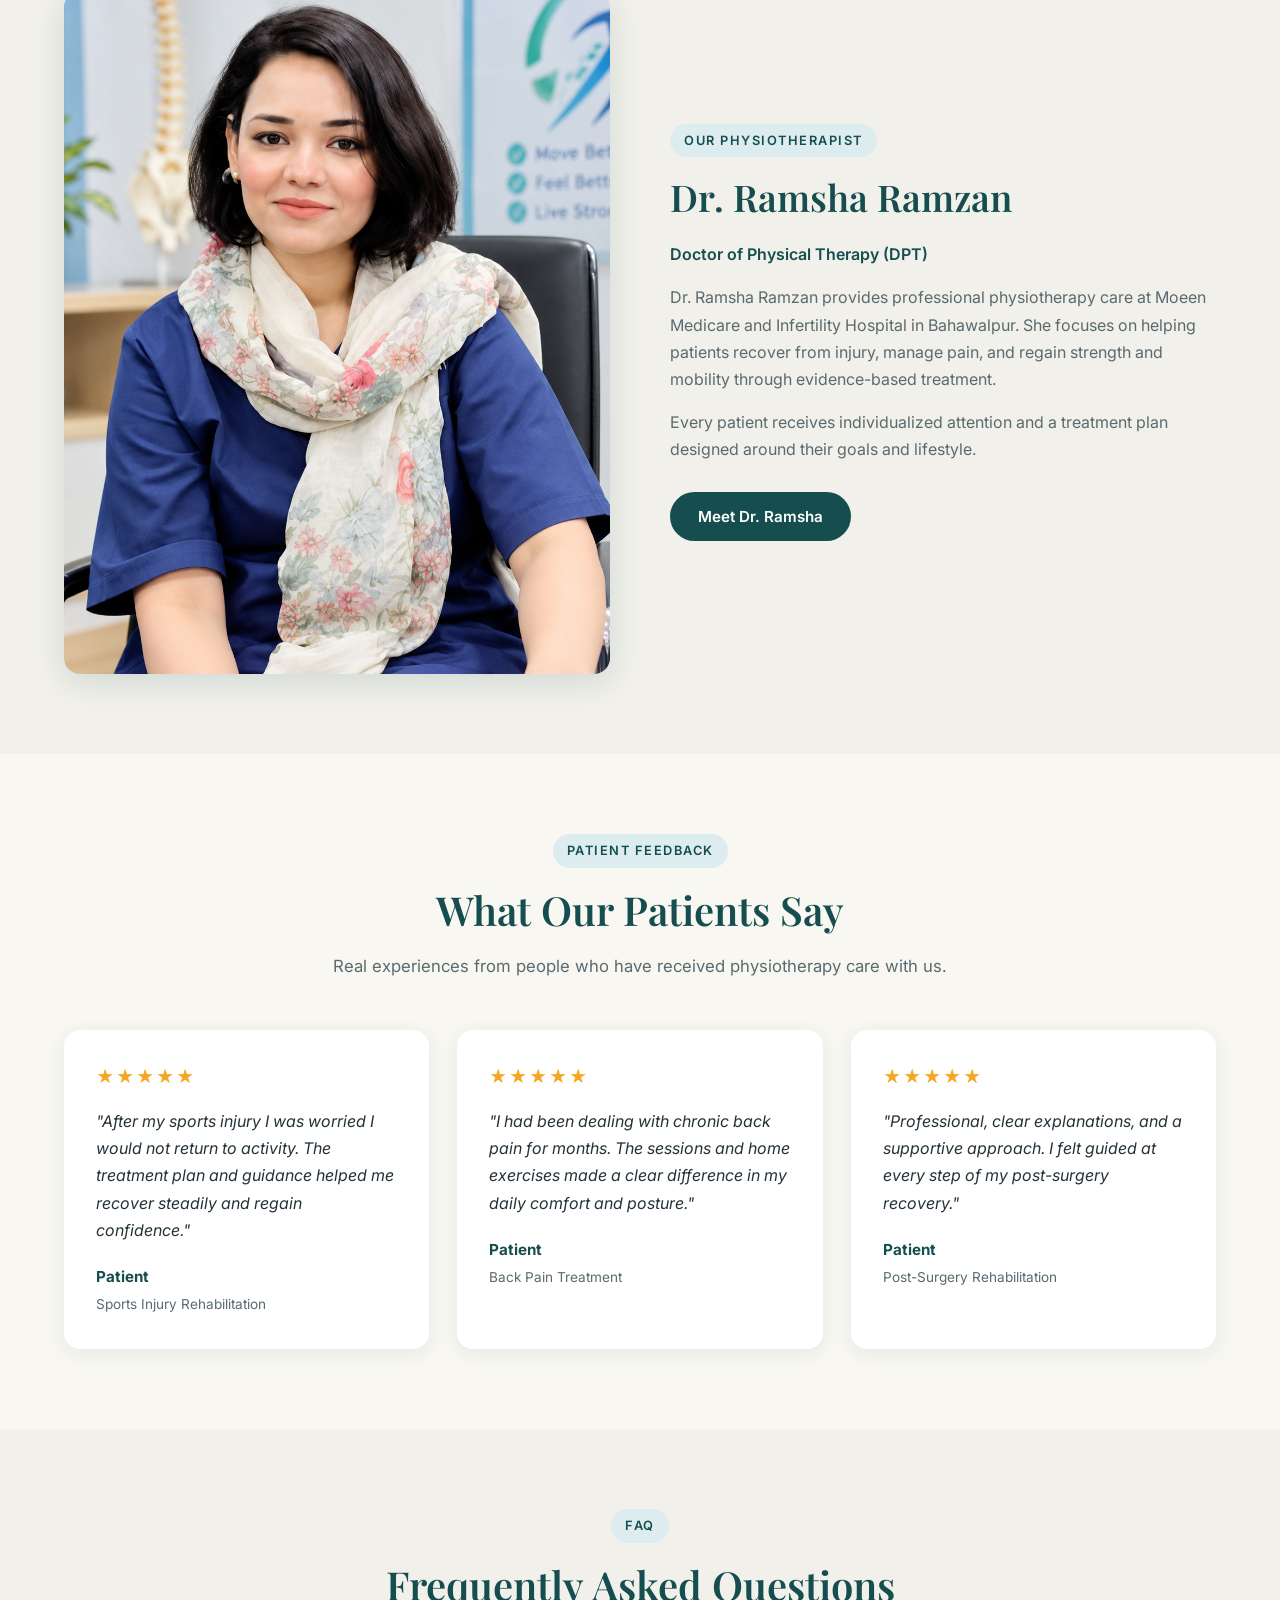
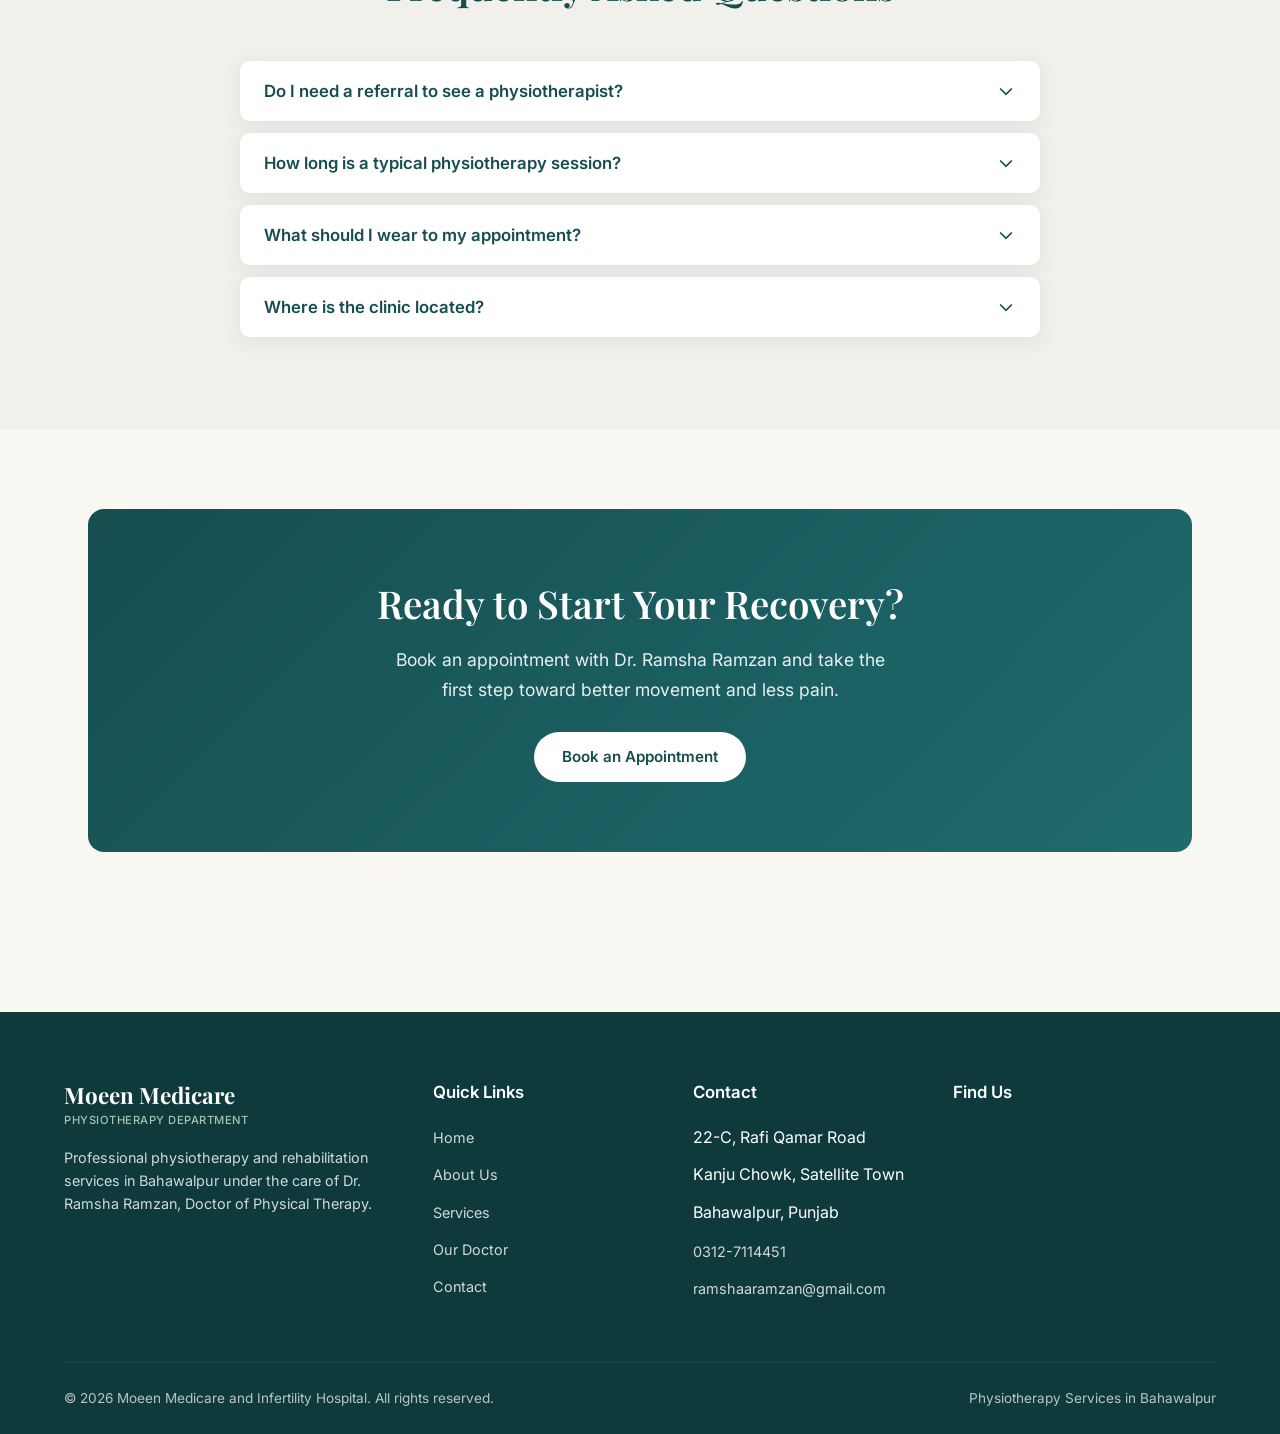
==== commit 72696633: "Update index.html" ====
--- a/index.html
+++ b/index.html
@@ -20,7 +20,7 @@
   <nav class="navbar">
     <div class="container nav-inner">
       <a href="index.html" class="logo">
-         <img src="mg\logo.png">
+         <img src="mg\Logo.png">
         <span class="logo-name">Moeen Medicare</span>
         <span class="logo-tag">Physiotherapy Department</span>
       </a>
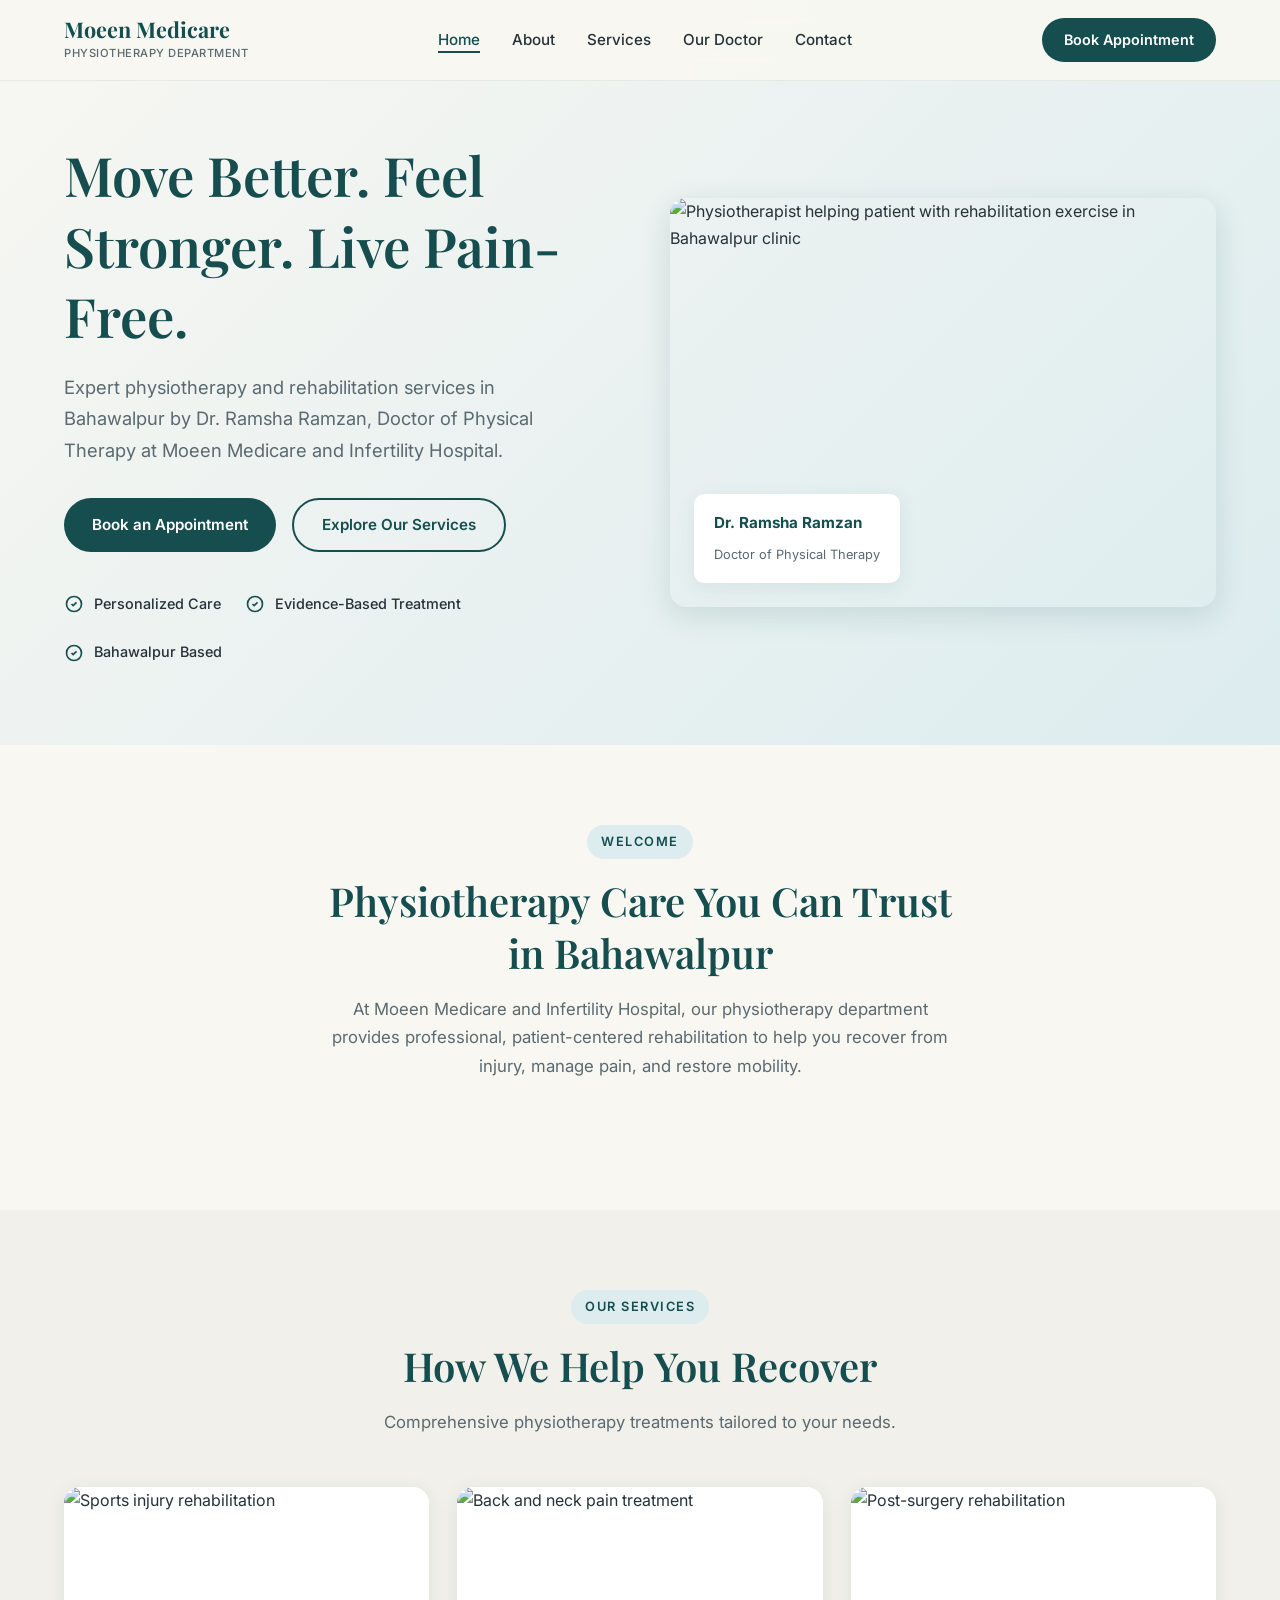
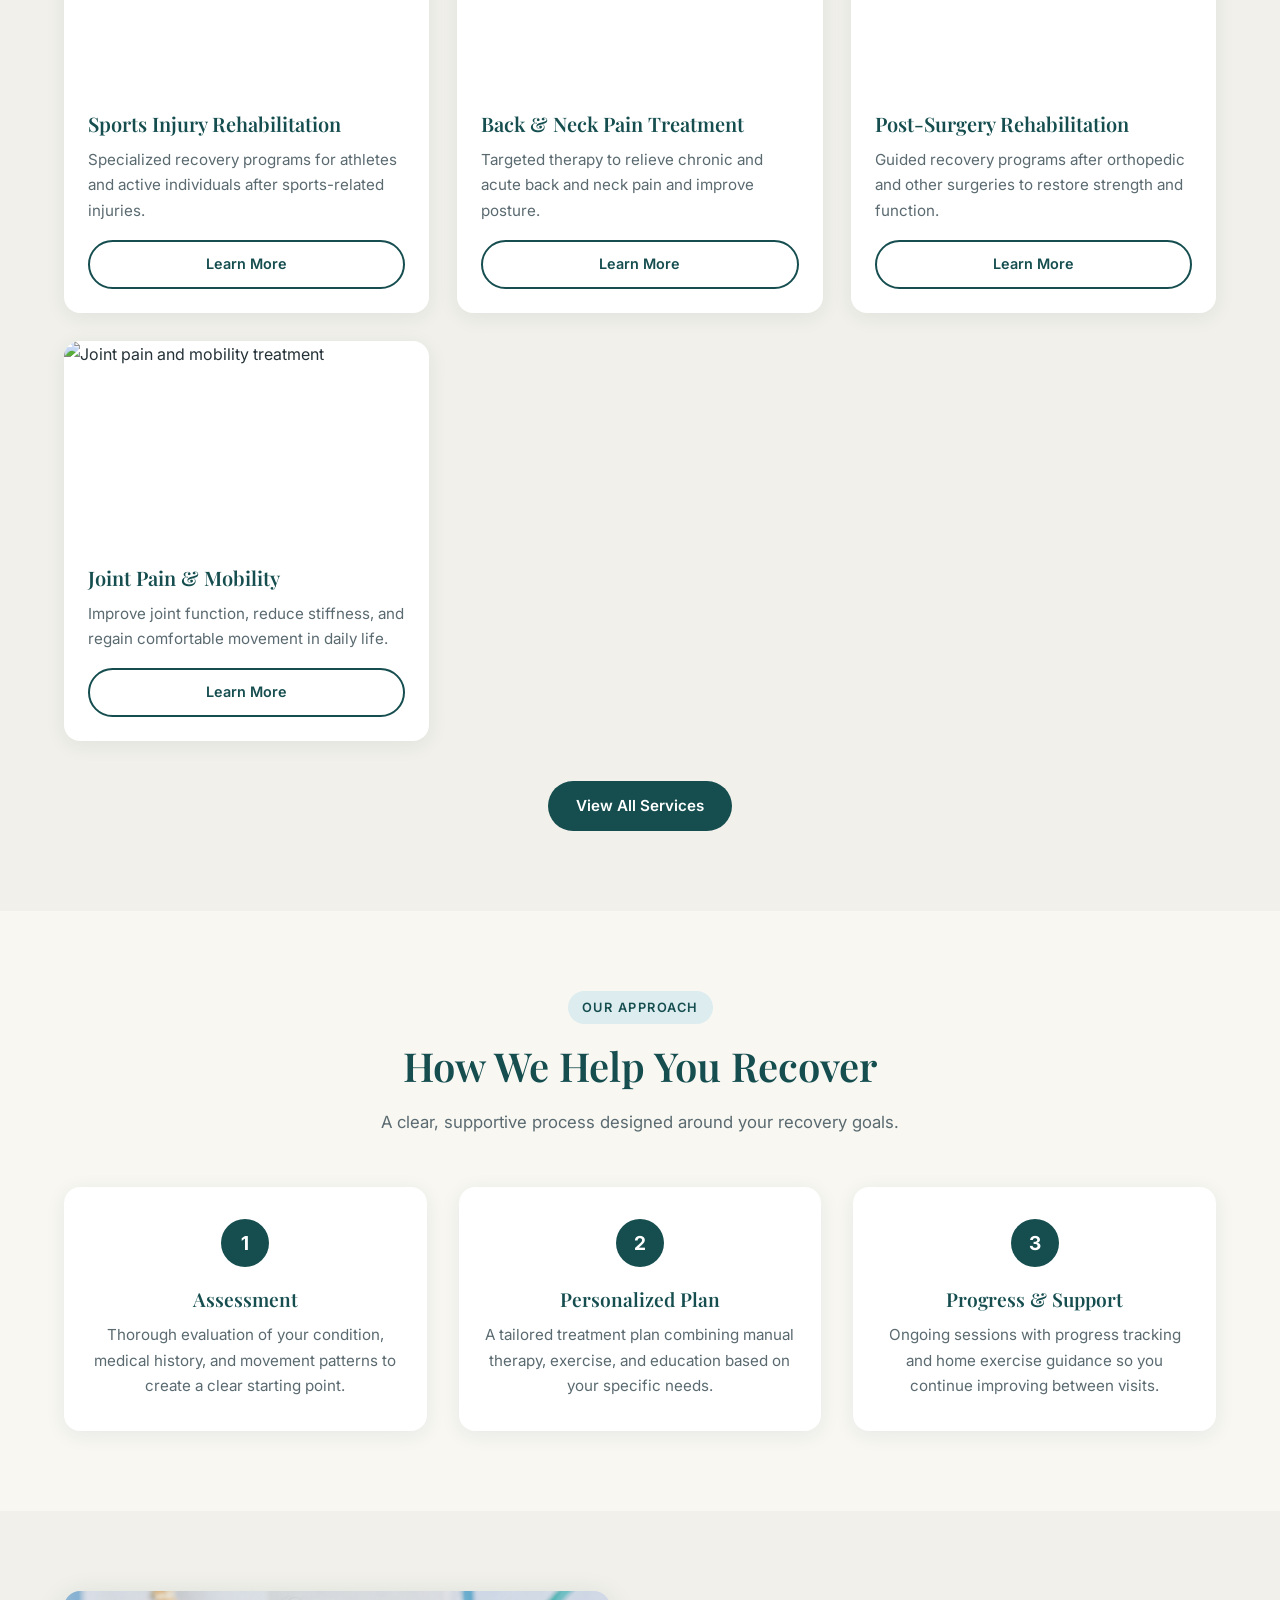
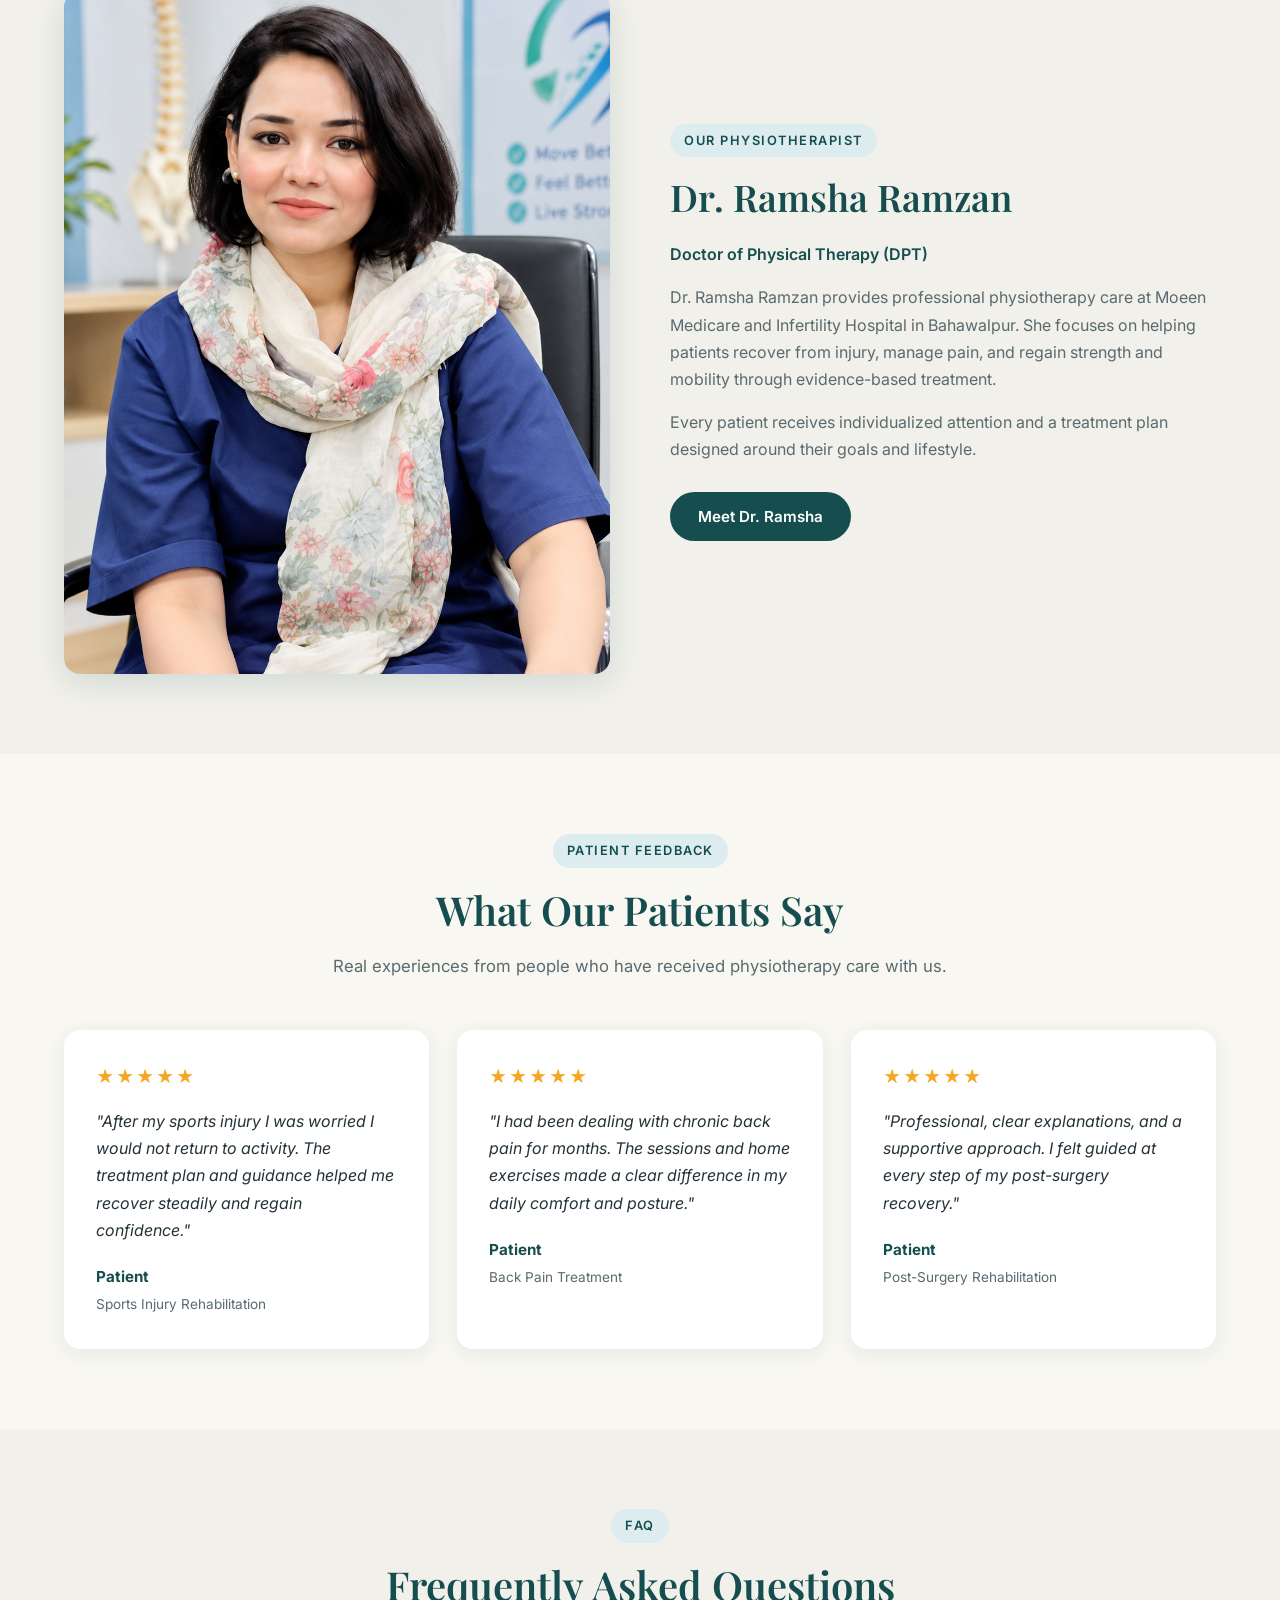
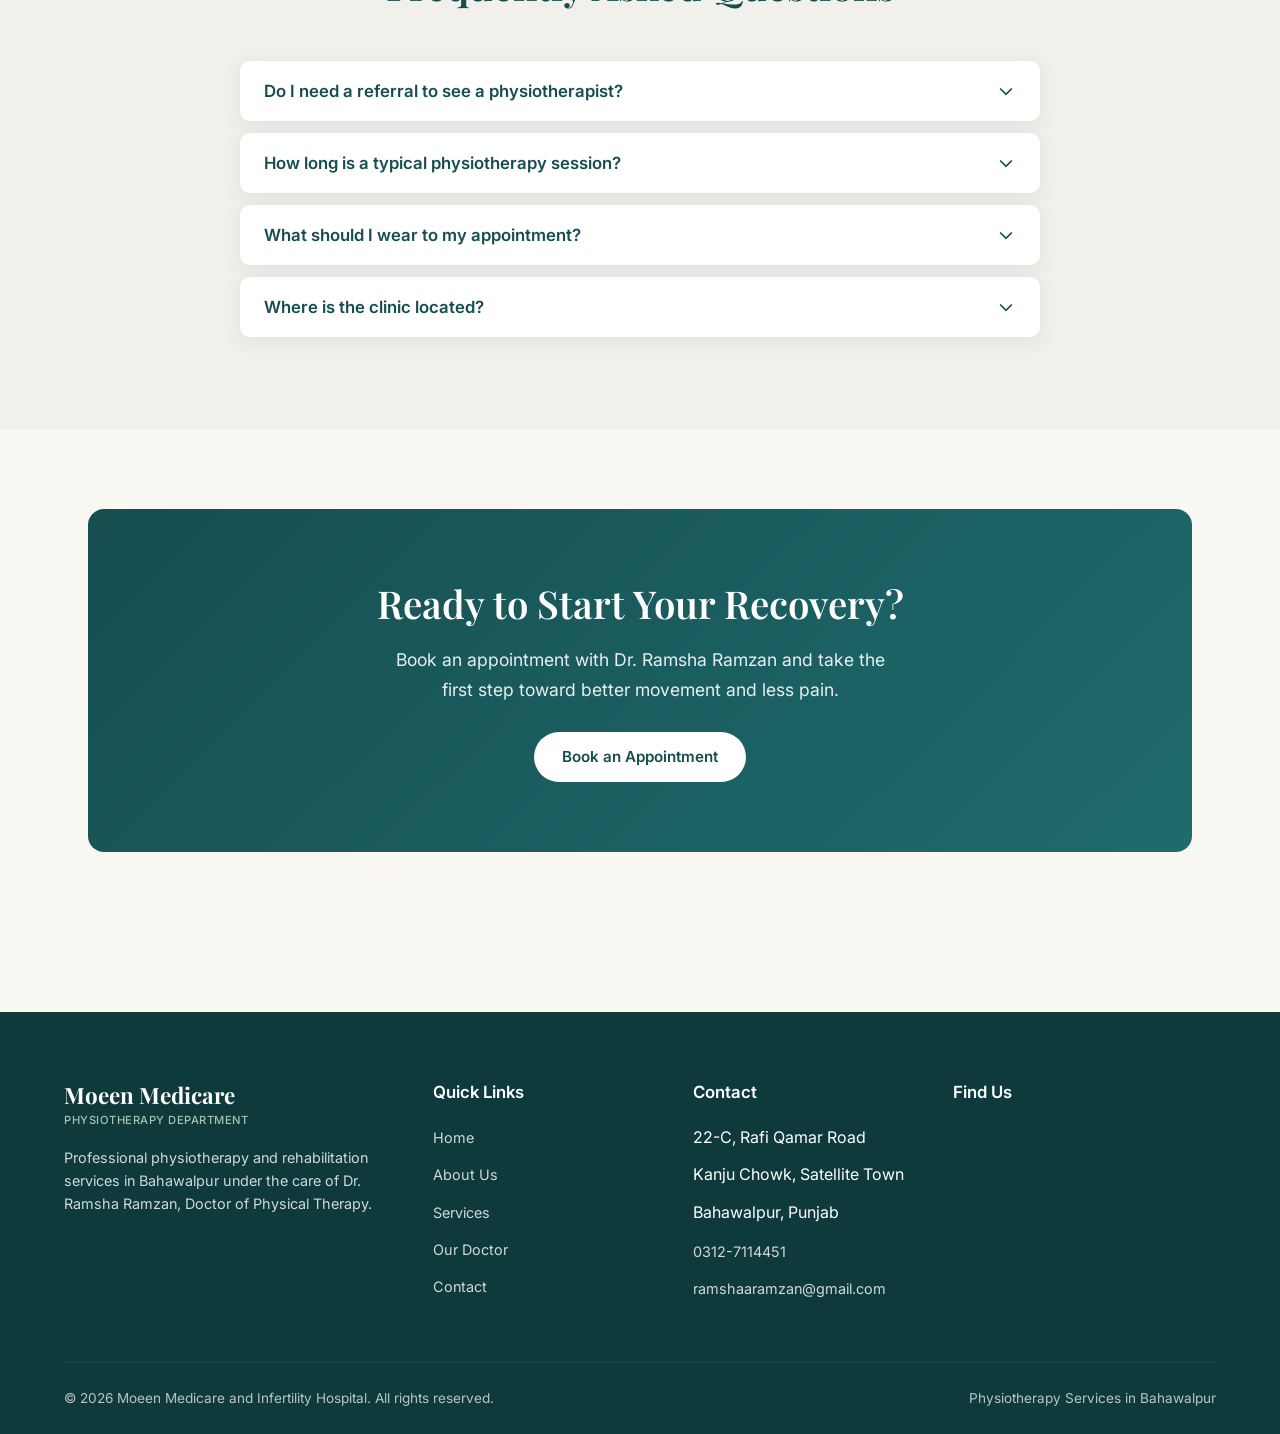
==== commit 9ea6e256: "Remove logo image from navigation" ====
--- a/index.html
+++ b/index.html
@@ -19,8 +19,7 @@
   <!-- Navigation -->
   <nav class="navbar">
     <div class="container nav-inner">
-      <a href="index.html" class="logo">
-         <img src="mg\Logo.png">
+      <a href="index.html" class="logo" alt="Moeen Medicare">
         <span class="logo-name">Moeen Medicare</span>
         <span class="logo-tag">Physiotherapy Department</span>
       </a>
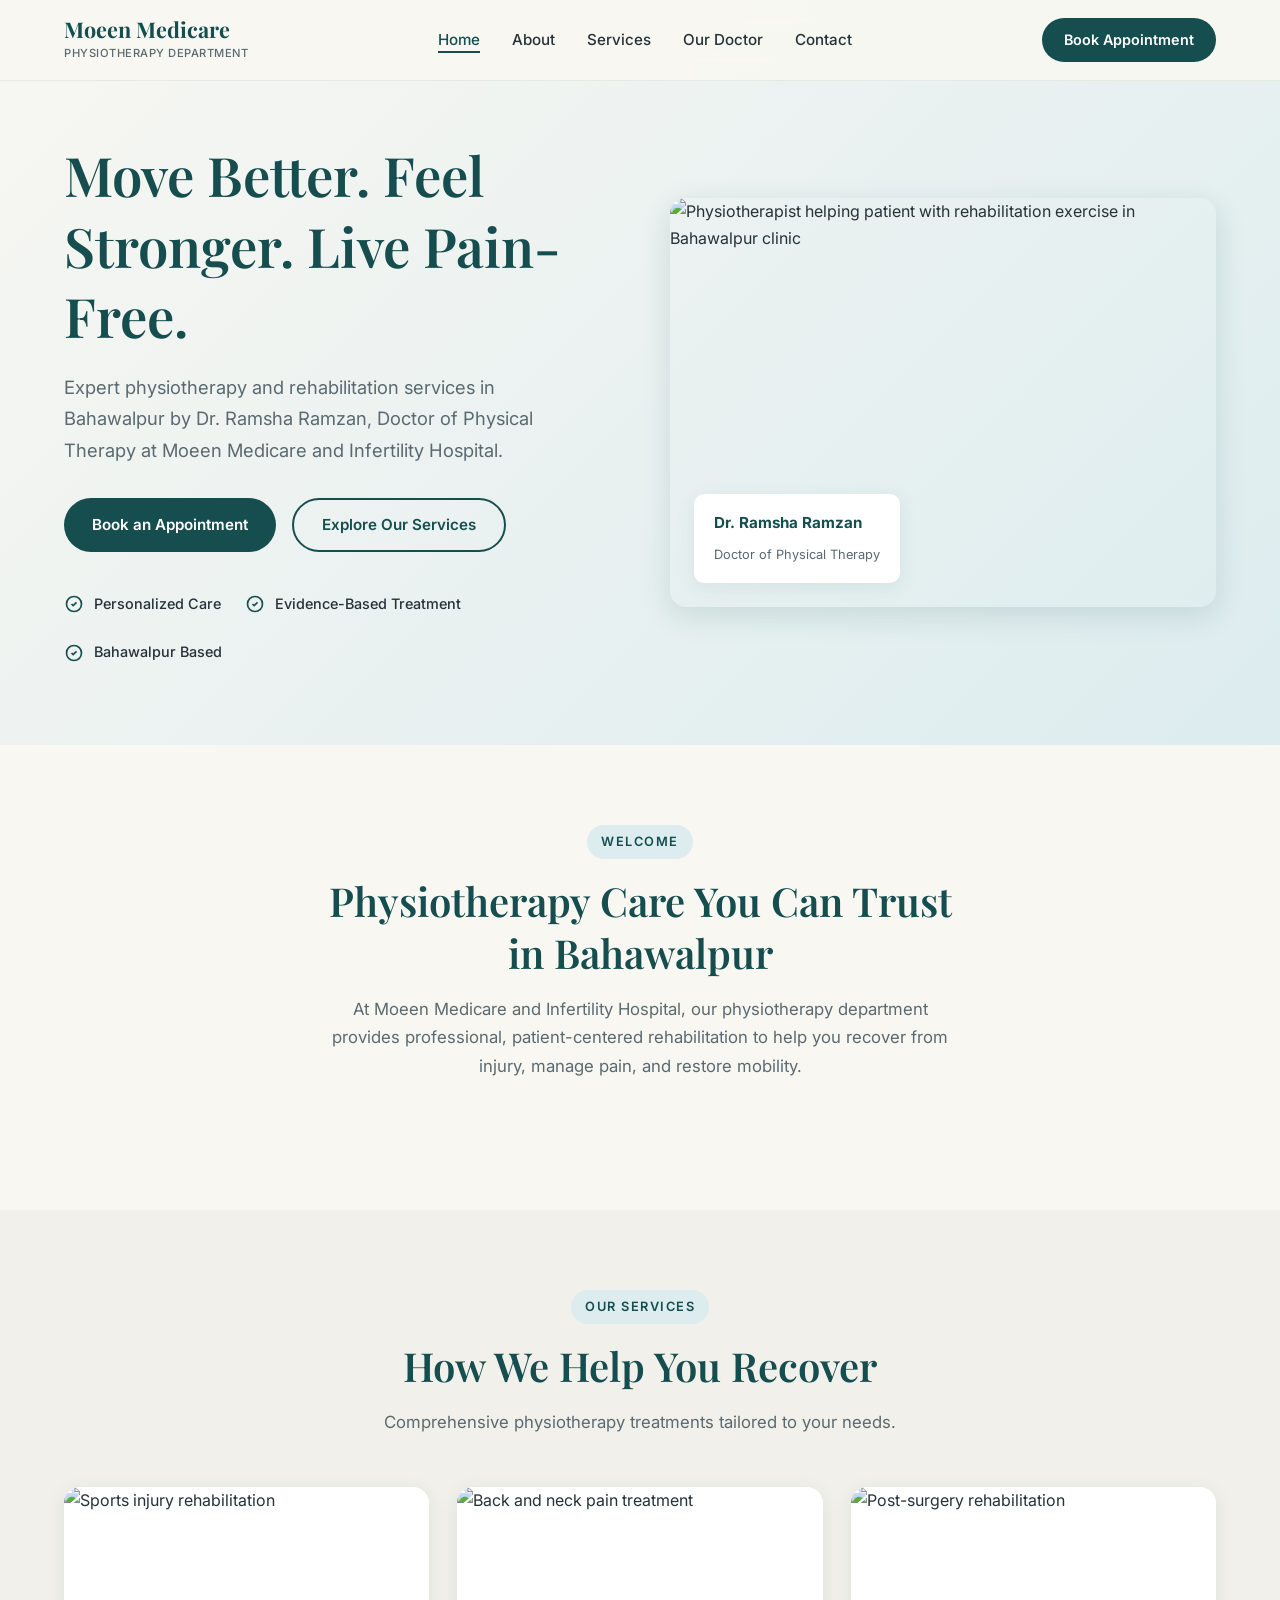
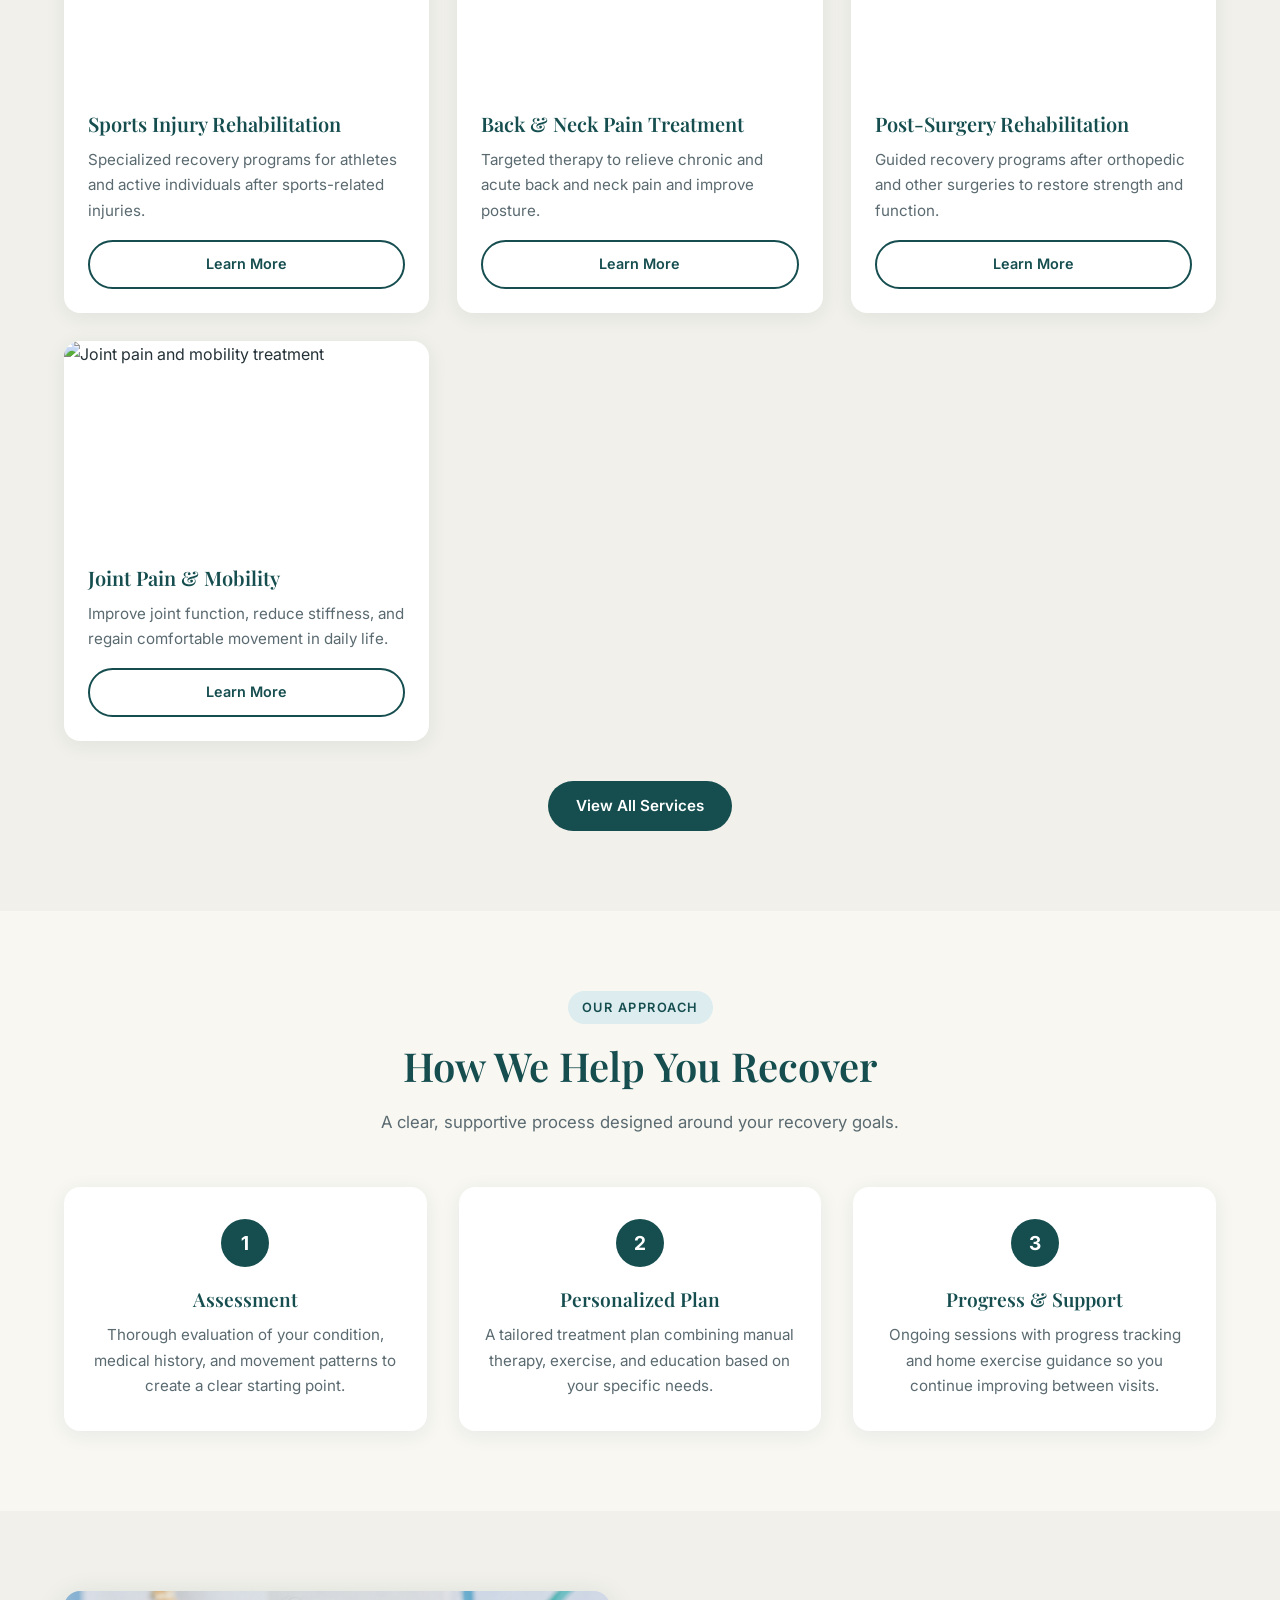
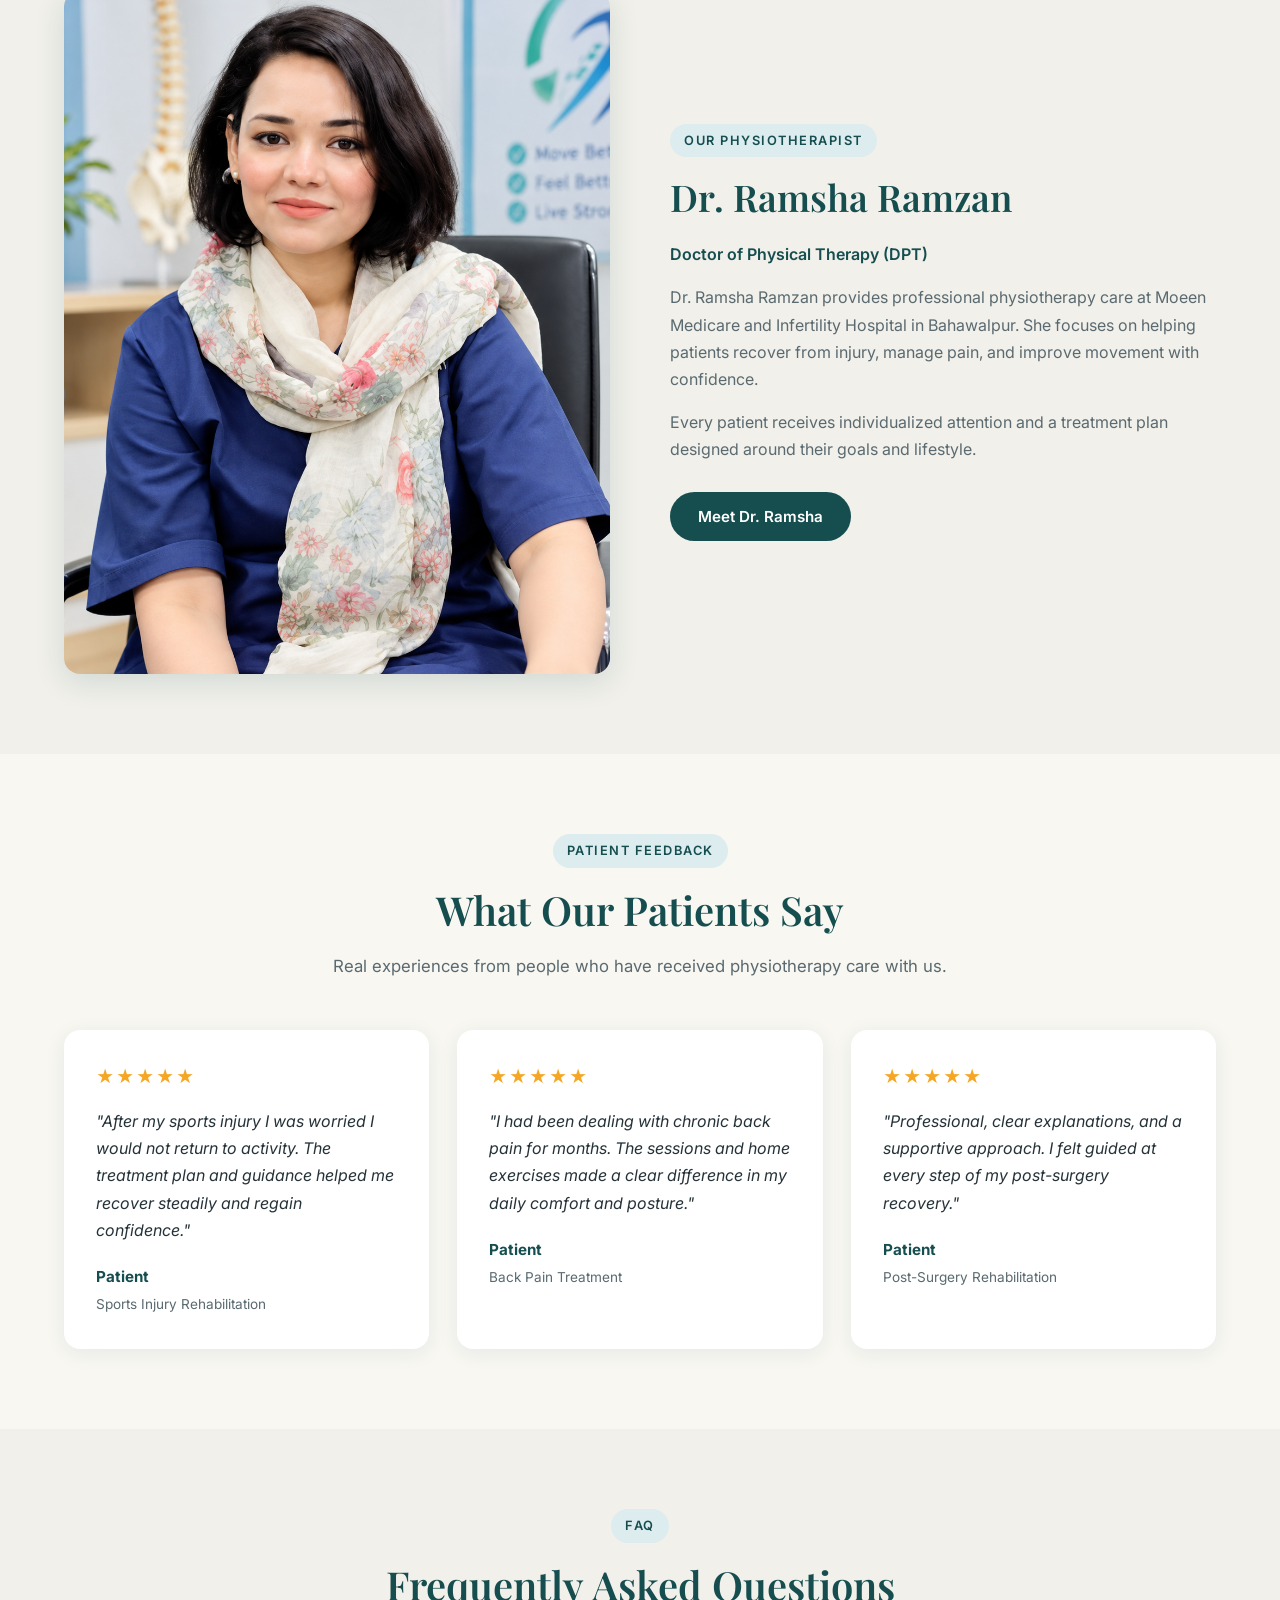
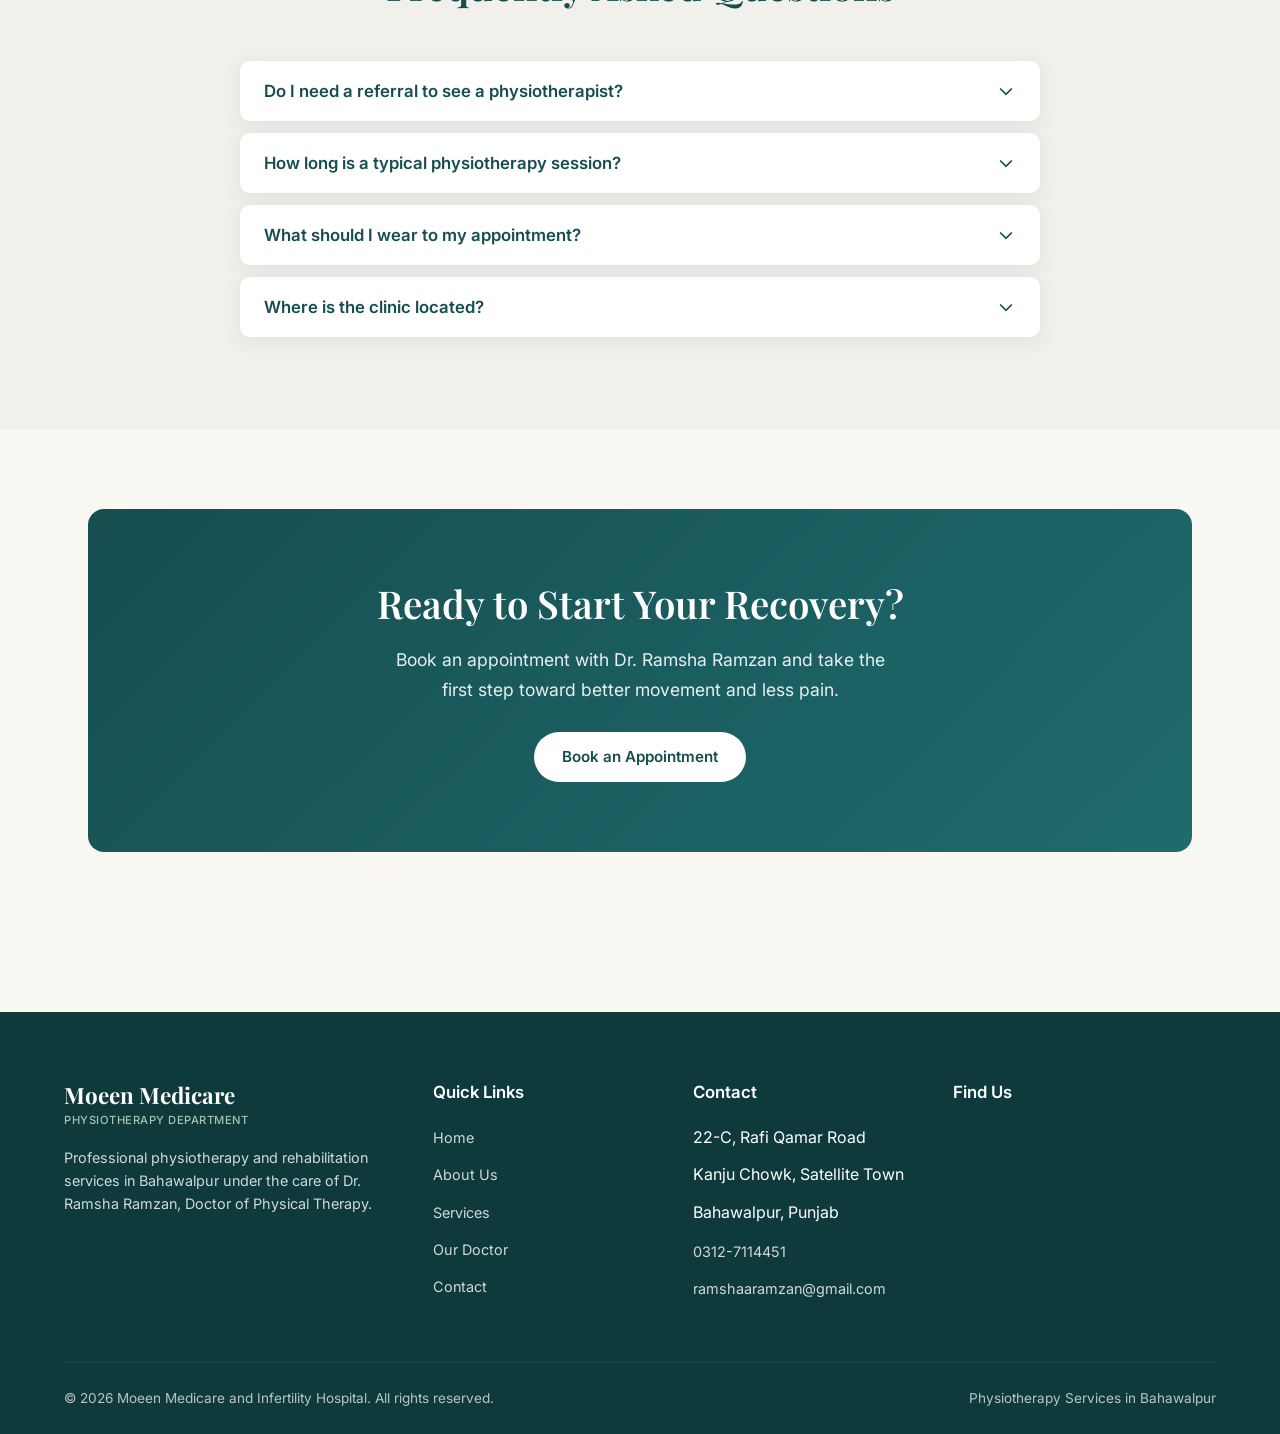
==== commit 31aeb3f9: "Refresh the non-doctor site photography to physiotherapy-focused imagery while keeping the doctor ph" ====
--- a/index.html
+++ b/index.html
@@ -4,8 +4,9 @@
   <meta charset="UTF-8">
   <meta name="viewport" content="width=device-width, initial-scale=1.0">
   <title>Physiotherapy in Bahawalpur | Dr. Ramsha Ramzan | Moeen Medicare Hospital</title>
-  <meta name="description" content="Professional physiotherapy and rehabilitation services in Bahawalpur by Dr. Ramsha Ramzan, Doctor of Physical Therapy at Moeen Medicare and Infertility Hospital. Book your appointment today.">
-  <meta name="keywords" content="physiotherapy Bahawalpur, physical therapy Bahawalpur, Dr Ramsha Ramzan, best physiotherapist Bahawalpur, sports injury rehab Bahawalpur, back pain treatment Bahawalpur, Moeen Medicare">
+  <link rel="icon" type="image/png" href="mg\TabLogo.png">
+  <meta name="description" content="Professional physiotherapy and rehabilitation services in Bahawalpur by Dr. Ramsha Ramzan, Doctor of Physical Therapy at Moeen Medicare and Infertility Hospital.">
+  <meta name="keywords" content="physiotherapy Bahawalpur, physical therapy Bahawalpur, Dr Ramsha Ramzan, best physiotherapist Bahawalpur, sports injury rehab Bahawalpur, back pain treatment Bahawalpur">
   <meta property="og:title" content="Physiotherapy in Bahawalpur | Dr. Ramsha Ramzan | Moeen Medicare">
   <meta property="og:description" content="Move better, feel stronger. Expert physiotherapy care in Bahawalpur by Dr. Ramsha Ramzan, DPT.">
   <meta property="og:type" content="website">
@@ -73,7 +74,7 @@
         </div>
       </div>
       <div class="hero-image fade-up">
-        <img src="https://images.unsplash.com/photo-1576091160550-2173dba999ef?w=800&q=80" alt="Physiotherapist helping patient with rehabilitation exercise in Bahawalpur clinic">
+        <img src="https://images.unsplash.com/photo-1576091160550-2173dba999ef?auto=format&fit=crop&w=900&q=80" alt="Physiotherapist helping patient with rehabilitation exercise in Bahawalpur clinic">
         <div class="hero-badge">
           <strong>Dr. Ramsha Ramzan</strong>
           <span>Doctor of Physical Therapy</span>
@@ -103,7 +104,7 @@
       </div>
       <div class="services-grid">
         <div class="service-card fade-up">
-          <img src="https://images.unsplash.com/photo-1571019614242-c5c5dee9f50b?w=600&q=80" alt="Sports injury rehabilitation">
+          <img src="https://images.unsplash.com/photo-1517836357463-d25dfeac3438?auto=format&fit=crop&w=900&q=80" alt="Sports injury rehabilitation">
           <div class="service-card-body">
             <h3>Sports Injury Rehabilitation</h3>
             <p>Specialized recovery programs for athletes and active individuals after sports-related injuries.</p>
@@ -111,7 +112,7 @@
           </div>
         </div>
         <div class="service-card fade-up">
-          <img src="https://images.unsplash.com/photo-1559839734-2b71ea197ec2?w=600&q=80" alt="Back and neck pain treatment">
+          <img src="https://images.unsplash.com/photo-1542736667-069246bdbc6d?auto=format&fit=crop&w=900&q=80" alt="Back and neck pain treatment">
           <div class="service-card-body">
             <h3>Back & Neck Pain Treatment</h3>
             <p>Targeted therapy to relieve chronic and acute back and neck pain and improve posture.</p>
@@ -119,7 +120,7 @@
           </div>
         </div>
         <div class="service-card fade-up">
-          <img src="https://images.unsplash.com/photo-1576091160399-112ba8d25d1d?w=600&q=80" alt="Post-surgery rehabilitation">
+          <img src="https://images.unsplash.com/photo-1584515933487-779824d29309?auto=format&fit=crop&w=900&q=80" alt="Post-surgery rehabilitation">
           <div class="service-card-body">
             <h3>Post-Surgery Rehabilitation</h3>
             <p>Guided recovery programs after orthopedic and other surgeries to restore strength and function.</p>
@@ -127,7 +128,7 @@
           </div>
         </div>
         <div class="service-card fade-up">
-          <img src="https://images.unsplash.com/photo-1519823551278-64ac92734fb1?w=600&q=80" alt="Joint pain and mobility treatment">
+          <img src="https://images.unsplash.com/photo-1518611012118-696072aa579a?auto=format&fit=crop&w=900&q=80" alt="Joint pain and mobility treatment">
           <div class="service-card-body">
             <h3>Joint Pain & Mobility</h3>
             <p>Improve joint function, reduce stiffness, and regain comfortable movement in daily life.</p>
@@ -180,7 +181,7 @@
           <span class="section-label">Our Physiotherapist</span>
           <h2>Dr. Ramsha Ramzan</h2>
           <p style="font-weight:600;color:var(--primary);margin-bottom:16px;">Doctor of Physical Therapy (DPT)</p>
-          <p>Dr. Ramsha Ramzan provides professional physiotherapy care at Moeen Medicare and Infertility Hospital in Bahawalpur. She focuses on helping patients recover from injury, manage pain, and regain strength and mobility through evidence-based treatment.</p>
+          <p>Dr. Ramsha Ramzan provides professional physiotherapy care at Moeen Medicare and Infertility Hospital in Bahawalpur. She focuses on helping patients recover from injury, manage pain, and improve movement with confidence.</p>
           <p>Every patient receives individualized attention and a treatment plan designed around their goals and lifestyle.</p>
           <a href="team.html" class="btn btn-primary" style="margin-top:12px;">Meet Dr. Ramsha</a>
         </div>
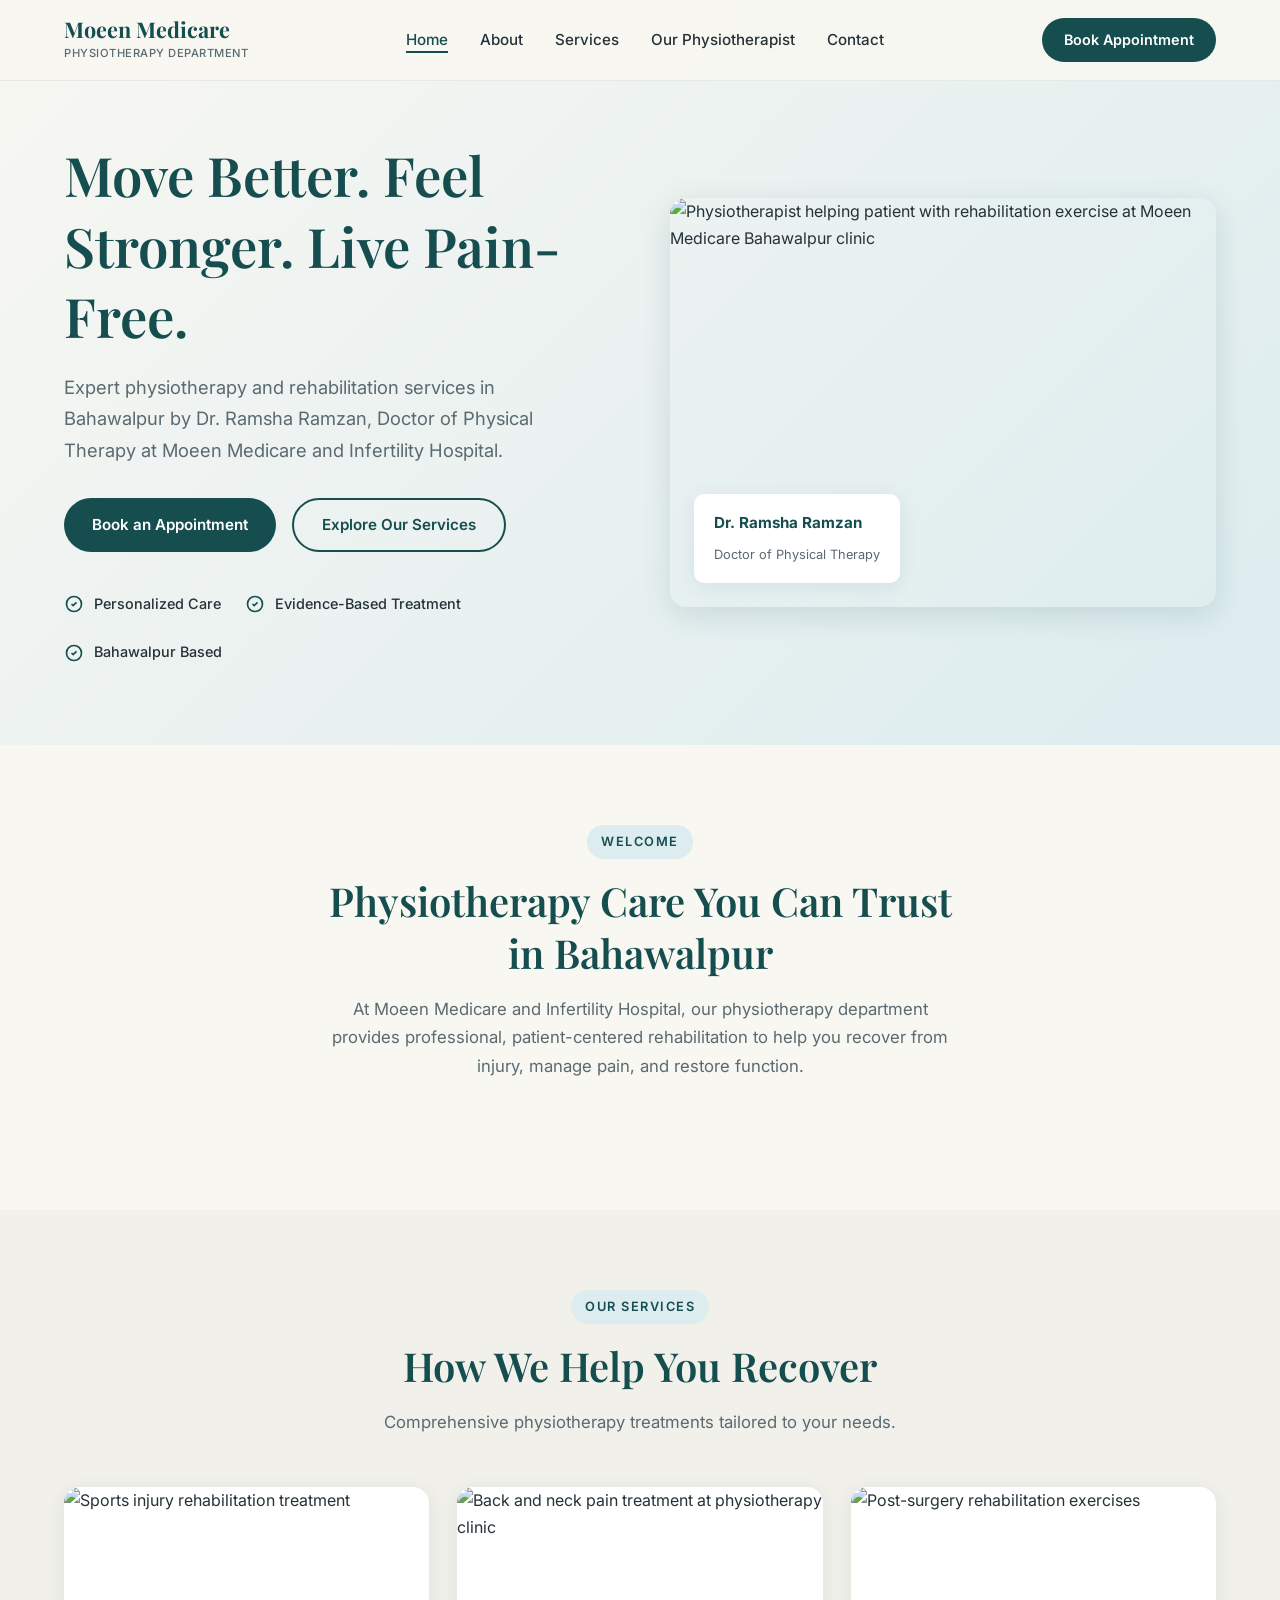
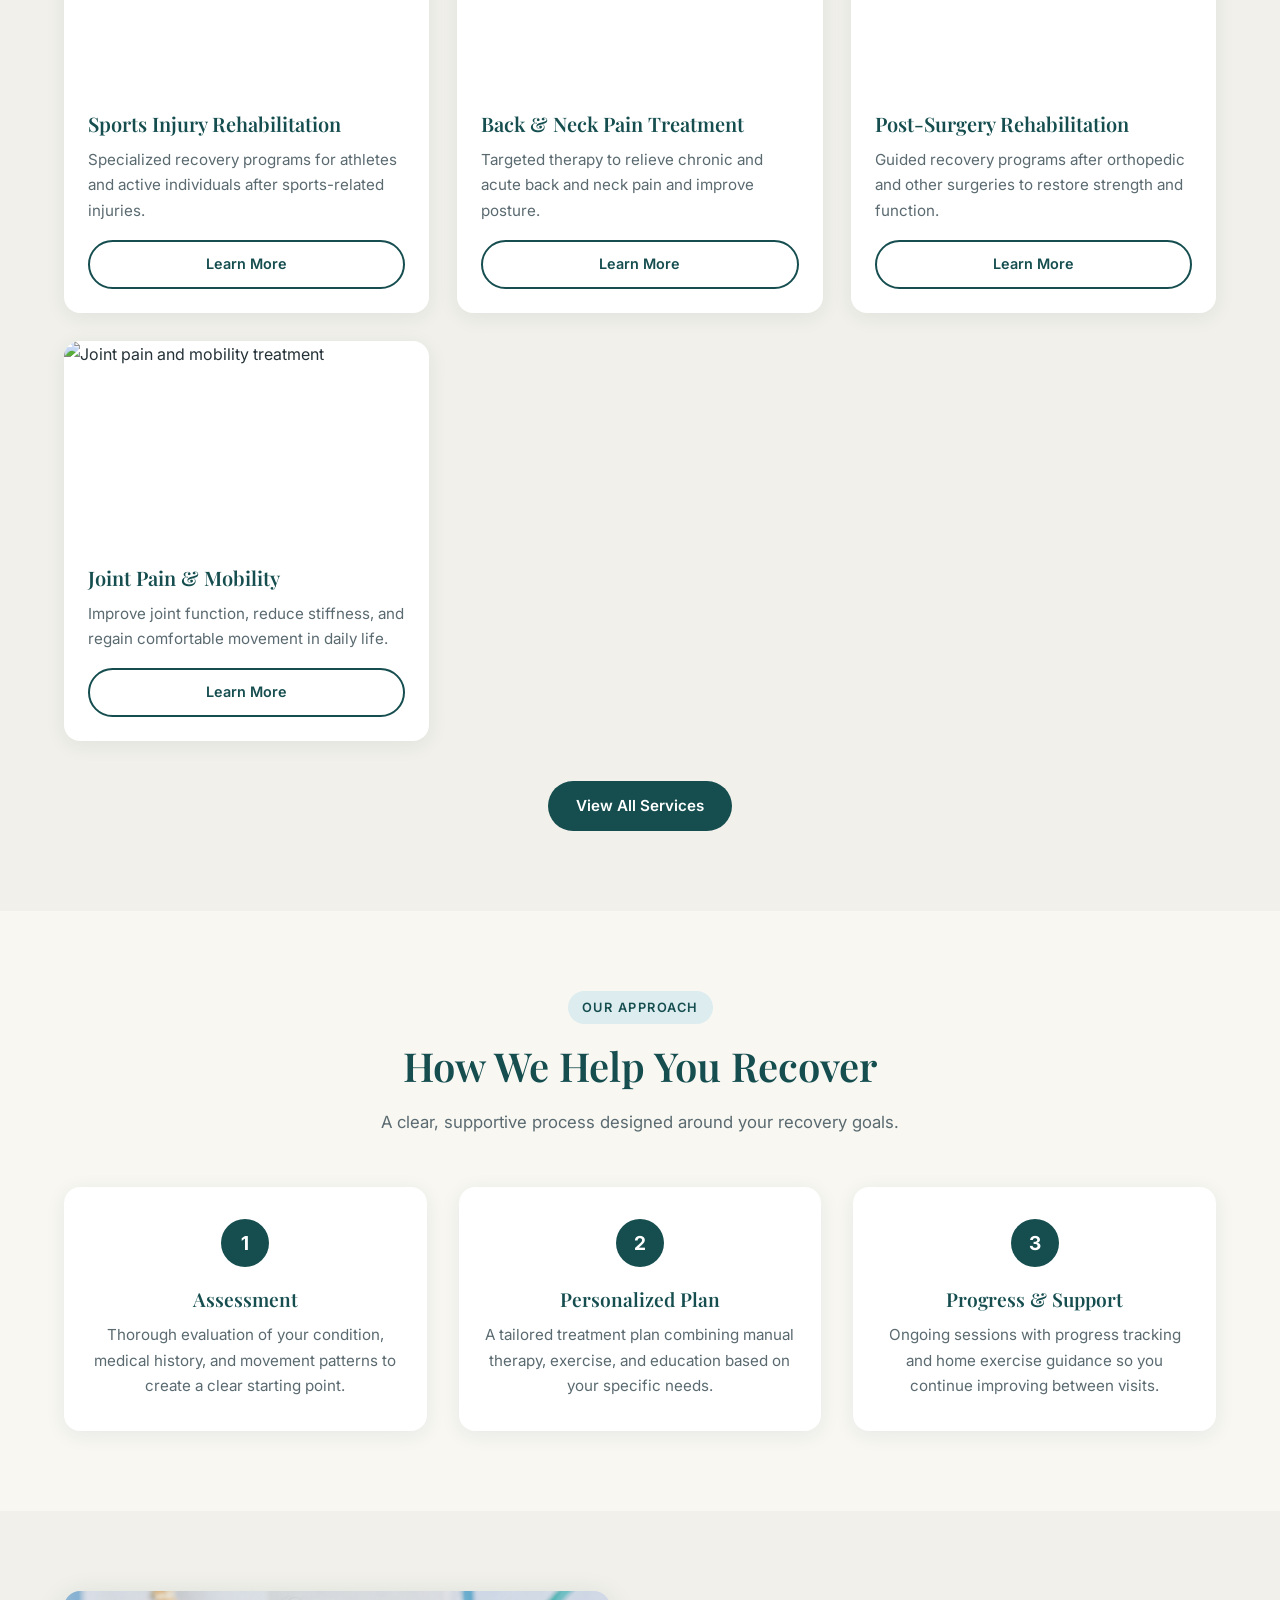
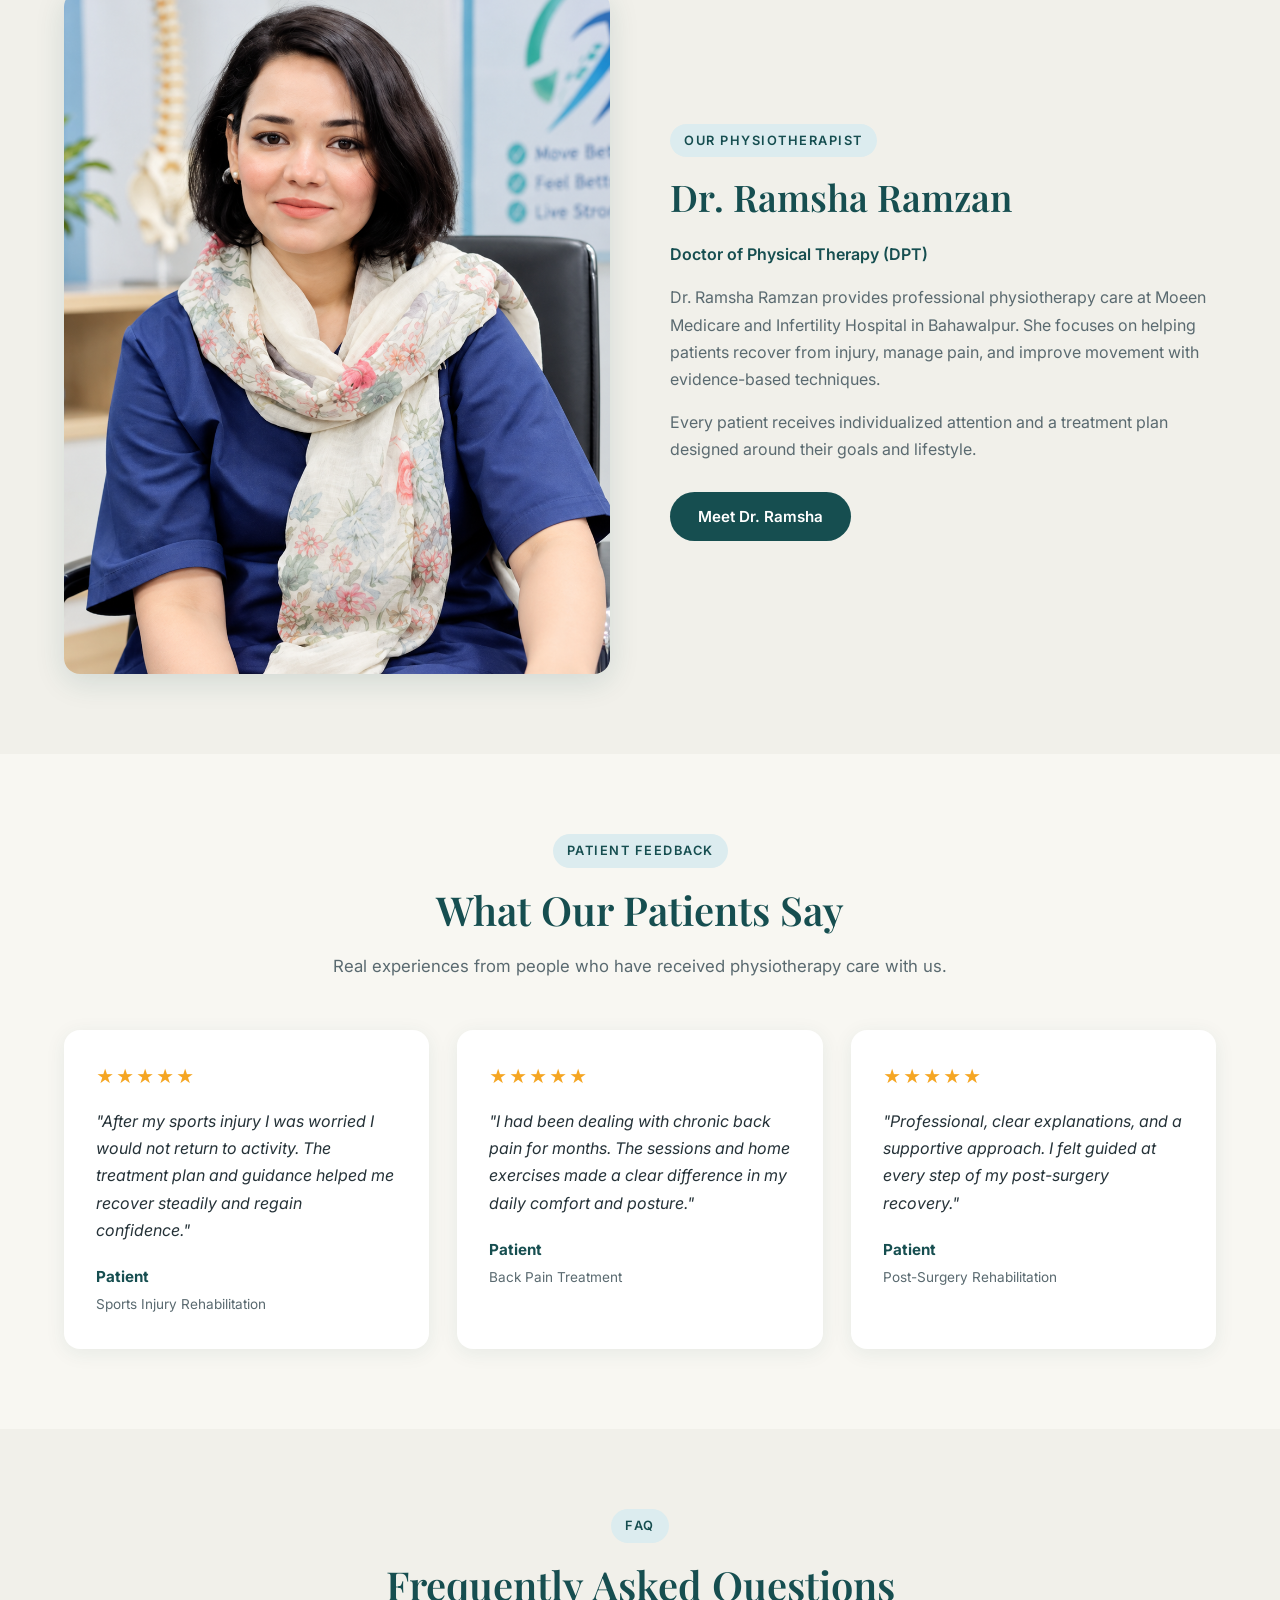
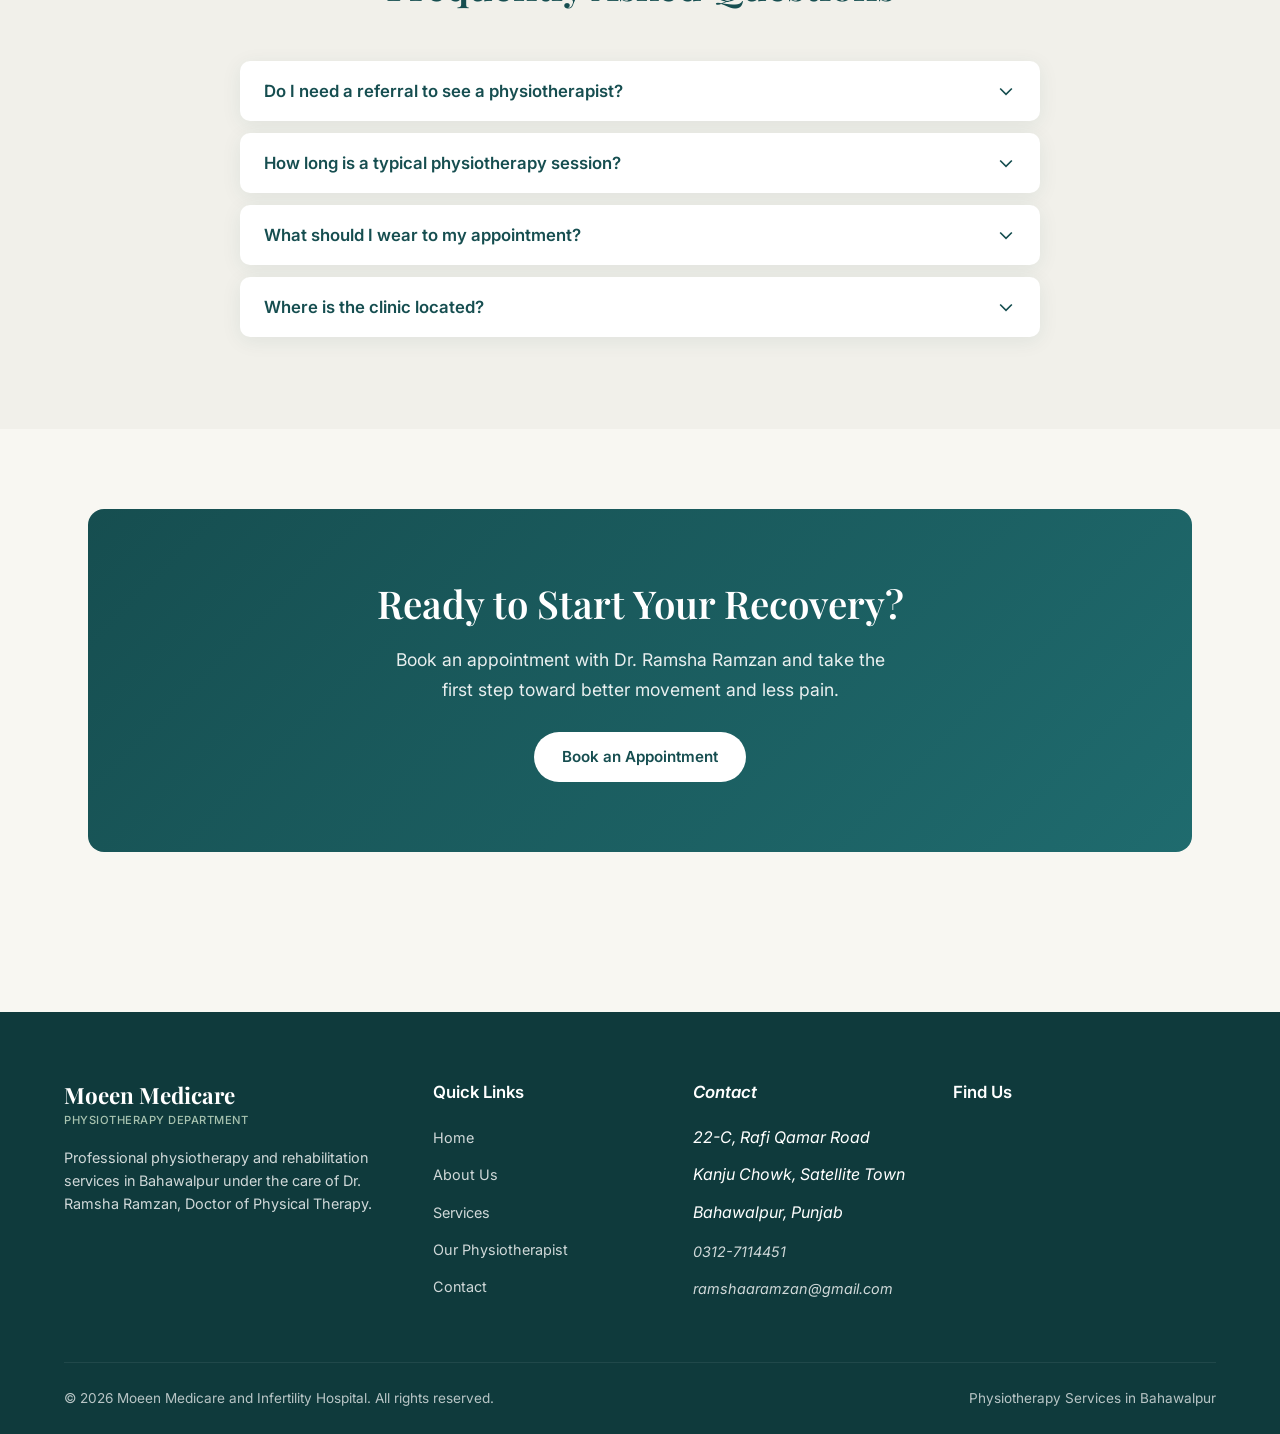
==== commit 10d66c88: "Improve SEO metadata, heading hierarchy, and accessibility structure" ====
--- a/index.html
+++ b/index.html
@@ -3,13 +3,18 @@
 <head>
   <meta charset="UTF-8">
   <meta name="viewport" content="width=device-width, initial-scale=1.0">
-  <title>Physiotherapy in Bahawalpur | Dr. Ramsha Ramzan | Moeen Medicare Hospital</title>
-  <link rel="icon" type="image/png" href="mg\TabLogo.png">
-  <meta name="description" content="Professional physiotherapy and rehabilitation services in Bahawalpur by Dr. Ramsha Ramzan, Doctor of Physical Therapy at Moeen Medicare and Infertility Hospital.">
-  <meta name="keywords" content="physiotherapy Bahawalpur, physical therapy Bahawalpur, Dr Ramsha Ramzan, best physiotherapist Bahawalpur, sports injury rehab Bahawalpur, back pain treatment Bahawalpur">
-  <meta property="og:title" content="Physiotherapy in Bahawalpur | Dr. Ramsha Ramzan | Moeen Medicare">
-  <meta property="og:description" content="Move better, feel stronger. Expert physiotherapy care in Bahawalpur by Dr. Ramsha Ramzan, DPT.">
+  <meta name="description" content="Professional physiotherapy and rehabilitation services in Bahawalpur by Dr. Ramsha Ramzan, DPT. Sports injuries, back pain, post-surgery recovery, joint mobility, and more.">
+  <meta name="keywords" content="physiotherapy Bahawalpur, physical therapy, rehabilitation services, sports injury rehab, back pain treatment, post-surgery recovery, joint pain relief, Dr. Ramsha Ramzan">
+  <meta name="author" content="Moeen Medicare">
+  <meta name="robots" content="index, follow">
+  <meta property="og:title" content="Expert Physiotherapy in Bahawalpur | Dr. Ramsha Ramzan | Moeen Medicare">
+  <meta property="og:description" content="Professional physiotherapy care in Bahawalpur. Sports injuries, pain management, rehabilitation. Book your appointment today.">
   <meta property="og:type" content="website">
+  <meta property="og:url" content="https://moeenmedicare.com">
+  <meta name="twitter:card" content="summary_large_image">
+  <title>Expert Physiotherapy in Bahawalpur | Dr. Ramsha Ramzan | Moeen Medicare</title>
+  <link rel="icon" type="image/png" href="mg/TabLogo.png">
+  <link rel="canonical" href="https://moeenmedicare.com/">
   <link rel="preconnect" href="https://fonts.googleapis.com">
   <link rel="preconnect" href="https://fonts.gstatic.com" crossorigin>
   <link href="https://fonts.googleapis.com/css2?family=Inter:wght@400;500;600;700&family=Playfair+Display:wght@600;700&display=swap" rel="stylesheet">
@@ -17,10 +22,9 @@
 </head>
 <body>
 
-  <!-- Navigation -->
-  <nav class="navbar">
+  <nav class="navbar" role="navigation" aria-label="Main Navigation">
     <div class="container nav-inner">
-      <a href="index.html" class="logo" alt="Moeen Medicare">
+      <a href="index.html" class="logo" aria-label="Moeen Medicare Home">
         <span class="logo-name">Moeen Medicare</span>
         <span class="logo-tag">Physiotherapy Department</span>
       </a>
@@ -28,271 +32,264 @@
         <li><a href="index.html" class="active">Home</a></li>
         <li><a href="about.html">About</a></li>
         <li><a href="services.html">Services</a></li>
-        <li><a href="team.html">Our Doctor</a></li>
+        <li><a href="team.html">Our Physiotherapist</a></li>
         <li><a href="contact.html">Contact</a></li>
       </ul>
       <a href="contact.html" class="btn btn-primary btn-sm">Book Appointment</a>
-      <button class="mobile-toggle" aria-label="Open menu">
+      <button class="mobile-toggle" aria-label="Open navigation menu">
         <span></span><span></span><span></span>
       </button>
     </div>
   </nav>
 
-  <div class="mobile-overlay"></div>
-  <div class="mobile-menu">
+  <div class="mobile-overlay" role="presentation"></div>
+  <div class="mobile-menu" role="navigation" aria-label="Mobile Navigation">
     <a href="index.html">Home</a>
     <a href="about.html">About</a>
     <a href="services.html">Services</a>
-    <a href="team.html">Our Doctor</a>
+    <a href="team.html">Our Physiotherapist</a>
     <a href="contact.html">Contact</a>
     <a href="contact.html" class="btn btn-primary" style="margin-top:24px;text-align:center;">Book Appointment</a>
   </div>
 
-  <!-- Hero -->
-  <section class="hero">
-    <div class="container hero-grid">
-      <div class="hero-content fade-up">
-        <h1>Move Better. Feel Stronger. Live Pain-Free.</h1>
-        <p>Expert physiotherapy and rehabilitation services in Bahawalpur by Dr. Ramsha Ramzan, Doctor of Physical Therapy at Moeen Medicare and Infertility Hospital.</p>
-        <div class="hero-btns">
-          <a href="contact.html" class="btn btn-primary">Book an Appointment</a>
-          <a href="services.html" class="btn btn-outline">Explore Our Services</a>
-        </div>
-        <div class="hero-trust">
-          <div class="trust-item">
-            <svg fill="none" stroke="currentColor" stroke-width="2" viewBox="0 0 24 24"><path d="M9 12l2 2 4-4m6 2a9 9 0 11-18 0 9 9 0 0118 0z"/></svg>
-            Personalized Care
-          </div>
-          <div class="trust-item">
-            <svg fill="none" stroke="currentColor" stroke-width="2" viewBox="0 0 24 24"><path d="M9 12l2 2 4-4m6 2a9 9 0 11-18 0 9 9 0 0118 0z"/></svg>
-            Evidence-Based Treatment
-          </div>
-          <div class="trust-item">
-            <svg fill="none" stroke="currentColor" stroke-width="2" viewBox="0 0 24 24"><path d="M9 12l2 2 4-4m6 2a9 9 0 11-18 0 9 9 0 0118 0z"/></svg>
-            Bahawalpur Based
-          </div>
-        </div>
-      </div>
-      <div class="hero-image fade-up">
-        <img src="https://images.unsplash.com/photo-1576091160550-2173dba999ef?auto=format&fit=crop&w=900&q=80" alt="Physiotherapist helping patient with rehabilitation exercise in Bahawalpur clinic">
-        <div class="hero-badge">
-          <strong>Dr. Ramsha Ramzan</strong>
-          <span>Doctor of Physical Therapy</span>
-        </div>
-      </div>
-    </div>
-  </section>
-
-  <!-- Intro -->
-  <section>
-    <div class="container">
-      <div class="section-header fade-up">
-        <span class="section-label">Welcome</span>
-        <h2>Physiotherapy Care You Can Trust in Bahawalpur</h2>
-        <p>At Moeen Medicare and Infertility Hospital, our physiotherapy department provides professional, patient-centered rehabilitation to help you recover from injury, manage pain, and restore mobility.</p>
-      </div>
-    </div>
-  </section>
-
-  <!-- Featured Services -->
-  <section style="background: var(--bg-alt);">
-    <div class="container">
-      <div class="section-header fade-up">
-        <span class="section-label">Our Services</span>
-        <h2>How We Help You Recover</h2>
-        <p>Comprehensive physiotherapy treatments tailored to your needs.</p>
-      </div>
-      <div class="services-grid">
-        <div class="service-card fade-up">
-          <img src="https://images.unsplash.com/photo-1517836357463-d25dfeac3438?auto=format&fit=crop&w=900&q=80" alt="Sports injury rehabilitation">
-          <div class="service-card-body">
-            <h3>Sports Injury Rehabilitation</h3>
-            <p>Specialized recovery programs for athletes and active individuals after sports-related injuries.</p>
-            <a href="services.html" class="btn btn-outline btn-sm">Learn More</a>
-          </div>
-        </div>
-        <div class="service-card fade-up">
-          <img src="https://images.unsplash.com/photo-1542736667-069246bdbc6d?auto=format&fit=crop&w=900&q=80" alt="Back and neck pain treatment">
-          <div class="service-card-body">
-            <h3>Back & Neck Pain Treatment</h3>
-            <p>Targeted therapy to relieve chronic and acute back and neck pain and improve posture.</p>
-            <a href="services.html" class="btn btn-outline btn-sm">Learn More</a>
-          </div>
-        </div>
-        <div class="service-card fade-up">
-          <img src="https://images.unsplash.com/photo-1584515933487-779824d29309?auto=format&fit=crop&w=900&q=80" alt="Post-surgery rehabilitation">
-          <div class="service-card-body">
-            <h3>Post-Surgery Rehabilitation</h3>
-            <p>Guided recovery programs after orthopedic and other surgeries to restore strength and function.</p>
-            <a href="services.html" class="btn btn-outline btn-sm">Learn More</a>
-          </div>
-        </div>
-        <div class="service-card fade-up">
-          <img src="https://images.unsplash.com/photo-1518611012118-696072aa579a?auto=format&fit=crop&w=900&q=80" alt="Joint pain and mobility treatment">
-          <div class="service-card-body">
-            <h3>Joint Pain & Mobility</h3>
-            <p>Improve joint function, reduce stiffness, and regain comfortable movement in daily life.</p>
-            <a href="services.html" class="btn btn-outline btn-sm">Learn More</a>
-          </div>
-        </div>
-      </div>
-      <div style="text-align:center;margin-top:40px;" class="fade-up">
-        <a href="services.html" class="btn btn-primary">View All Services</a>
-      </div>
-    </div>
-  </section>
-
-  <!-- 3-Step Process -->
-  <section>
-    <div class="container">
-      <div class="section-header fade-up">
-        <span class="section-label">Our Approach</span>
-        <h2>How We Help You Recover</h2>
-        <p>A clear, supportive process designed around your recovery goals.</p>
-      </div>
-      <div class="process-grid">
-        <div class="process-step fade-up">
-          <div class="process-num">1</div>
-          <h3>Assessment</h3>
-          <p>Thorough evaluation of your condition, medical history, and movement patterns to create a clear starting point.</p>
-        </div>
-        <div class="process-step fade-up">
-          <div class="process-num">2</div>
-          <h3>Personalized Plan</h3>
-          <p>A tailored treatment plan combining manual therapy, exercise, and education based on your specific needs.</p>
-        </div>
-        <div class="process-step fade-up">
-          <div class="process-num">3</div>
-          <h3>Progress & Support</h3>
-          <p>Ongoing sessions with progress tracking and home exercise guidance so you continue improving between visits.</p>
-        </div>
-      </div>
-    </div>
-  </section>
-
-  <!-- Meet the Doctor -->
-  <section style="background: var(--bg-alt);">
-    <div class="container">
-      <div class="about-grid">
-        <div class="about-image fade-up">
-          <img src="mg\Dr. Ramsha Ramzan.png" alt="Dr. Ramsha Ramzan, Doctor of Physical Therapy in Bahawalpur">
-        </div>
-        <div class="about-content fade-up">
-          <span class="section-label">Our Physiotherapist</span>
-          <h2>Dr. Ramsha Ramzan</h2>
-          <p style="font-weight:600;color:var(--primary);margin-bottom:16px;">Doctor of Physical Therapy (DPT)</p>
-          <p>Dr. Ramsha Ramzan provides professional physiotherapy care at Moeen Medicare and Infertility Hospital in Bahawalpur. She focuses on helping patients recover from injury, manage pain, and improve movement with confidence.</p>
-          <p>Every patient receives individualized attention and a treatment plan designed around their goals and lifestyle.</p>
-          <a href="team.html" class="btn btn-primary" style="margin-top:12px;">Meet Dr. Ramsha</a>
-        </div>
-      </div>
-    </div>
-  </section>
-
-  <!-- Testimonials -->
-  <section>
-    <div class="container">
-      <div class="section-header fade-up">
-        <span class="section-label">Patient Feedback</span>
-        <h2>What Our Patients Say</h2>
-        <p>Real experiences from people who have received physiotherapy care with us.</p>
-      </div>
-      <div class="testimonials-grid">
-        <div class="testimonial-card fade-up">
-          <div class="stars">★★★★★</div>
-          <p>"After my sports injury I was worried I would not return to activity. The treatment plan and guidance helped me recover steadily and regain confidence."</p>
-          <div class="testimonial-author">
-            <div>
-              <strong>Patient</strong>
-              <span>Sports Injury Rehabilitation</span>
-            </div>
-          </div>
-        </div>
-        <div class="testimonial-card fade-up">
-          <div class="stars">★★★★★</div>
-          <p>"I had been dealing with chronic back pain for months. The sessions and home exercises made a clear difference in my daily comfort and posture."</p>
-          <div class="testimonial-author">
-            <div>
-              <strong>Patient</strong>
-              <span>Back Pain Treatment</span>
-            </div>
-          </div>
-        </div>
-        <div class="testimonial-card fade-up">
-          <div class="stars">★★★★★</div>
-          <p>"Professional, clear explanations, and a supportive approach. I felt guided at every step of my post-surgery recovery."</p>
-          <div class="testimonial-author">
-            <div>
-              <strong>Patient</strong>
-              <span>Post-Surgery Rehabilitation</span>
-            </div>
-          </div>
-        </div>
-      </div>
-    </div>
-  </section>
-
-  <!-- FAQ -->
-  <section style="background: var(--bg-alt);">
-    <div class="container">
-      <div class="section-header fade-up">
-        <span class="section-label">FAQ</span>
-        <h2>Frequently Asked Questions</h2>
-      </div>
-      <div class="faq-list fade-up">
-        <div class="faq-item">
-          <button class="faq-question">
-            Do I need a referral to see a physiotherapist?
-            <svg fill="none" stroke="currentColor" stroke-width="2" viewBox="0 0 24 24"><path d="M19 9l-7 7-7-7"/></svg>
-          </button>
-          <div class="faq-answer">
-            <div class="faq-answer-inner">You can book directly. If you have a referral from your doctor, please bring it along so we can coordinate care effectively.</div>
-          </div>
-        </div>
-        <div class="faq-item">
-          <button class="faq-question">
-            How long is a typical physiotherapy session?
-            <svg fill="none" stroke="currentColor" stroke-width="2" viewBox="0 0 24 24"><path d="M19 9l-7 7-7-7"/></svg>
-          </button>
-          <div class="faq-answer">
-            <div class="faq-answer-inner">Sessions usually last between 30 and 60 minutes depending on your condition and the treatment plan.</div>
-          </div>
-        </div>
-        <div class="faq-item">
-          <button class="faq-question">
-            What should I wear to my appointment?
-            <svg fill="none" stroke="currentColor" stroke-width="2" viewBox="0 0 24 24"><path d="M19 9l-7 7-7-7"/></svg>
-          </button>
-          <div class="faq-answer">
-            <div class="faq-answer-inner">Wear comfortable clothing that allows easy movement of the area being treated. Athletic wear or loose clothing is ideal.</div>
-          </div>
-        </div>
-        <div class="faq-item">
-          <button class="faq-question">
-            Where is the clinic located?
-            <svg fill="none" stroke="currentColor" stroke-width="2" viewBox="0 0 24 24"><path d="M19 9l-7 7-7-7"/></svg>
-          </button>
-          <div class="faq-answer">
-            <div class="faq-answer-inner">We are located at 22-C, Rafi Qamar Road, Kanju Chowk, Satellite Town, Bahawalpur, Punjab. You can find us easily near Kanju Chowk.</div>
-          </div>
-        </div>
-      </div>
-    </div>
-  </section>
-
-  <!-- Final CTA -->
-  <section>
-    <div class="container">
-      <div class="cta-banner fade-up">
-        <h2>Ready to Start Your Recovery?</h2>
-        <p>Book an appointment with Dr. Ramsha Ramzan and take the first step toward better movement and less pain.</p>
-        <a href="contact.html" class="btn btn-white">Book an Appointment</a>
-      </div>
-    </div>
-  </section>
-
-  <!-- Footer -->
-  <footer class="footer">
+  <main>
+    <section class="hero" aria-label="Hero Section">
+      <div class="container hero-grid">
+        <div class="hero-content fade-up">
+          <h1>Move Better. Feel Stronger. Live Pain-Free.</h1>
+          <p>Expert physiotherapy and rehabilitation services in Bahawalpur by Dr. Ramsha Ramzan, Doctor of Physical Therapy at Moeen Medicare and Infertility Hospital.</p>
+          <div class="hero-btns">
+            <a href="contact.html" class="btn btn-primary">Book an Appointment</a>
+            <a href="services.html" class="btn btn-outline">Explore Our Services</a>
+          </div>
+          <div class="hero-trust" aria-label="Why Choose Us">
+            <div class="trust-item">
+              <svg fill="none" stroke="currentColor" stroke-width="2" viewBox="0 0 24 24" aria-hidden="true"><path d="M9 12l2 2 4-4m6 2a9 9 0 11-18 0 9 9 0 0118 0z"/></svg>
+              <span>Personalized Care</span>
+            </div>
+            <div class="trust-item">
+              <svg fill="none" stroke="currentColor" stroke-width="2" viewBox="0 0 24 24" aria-hidden="true"><path d="M9 12l2 2 4-4m6 2a9 9 0 11-18 0 9 9 0 0118 0z"/></svg>
+              <span>Evidence-Based Treatment</span>
+            </div>
+            <div class="trust-item">
+              <svg fill="none" stroke="currentColor" stroke-width="2" viewBox="0 0 24 24" aria-hidden="true"><path d="M9 12l2 2 4-4m6 2a9 9 0 11-18 0 9 9 0 0118 0z"/></svg>
+              <span>Bahawalpur Based</span>
+            </div>
+          </div>
+        </div>
+        <div class="hero-image fade-up">
+          <img src="https://images.unsplash.com/photo-1576091160550-2173dba999ef?auto=format&fit=crop&w=900&q=80" alt="Physiotherapist helping patient with rehabilitation exercise at Moeen Medicare Bahawalpur clinic">
+          <div class="hero-badge">
+            <strong>Dr. Ramsha Ramzan</strong>
+            <span>Doctor of Physical Therapy</span>
+          </div>
+        </div>
+      </div>
+    </section>
+
+    <section aria-labelledby="intro-heading">
+      <div class="container">
+        <div class="section-header fade-up">
+          <span class="section-label">Welcome</span>
+          <h2 id="intro-heading">Physiotherapy Care You Can Trust in Bahawalpur</h2>
+          <p>At Moeen Medicare and Infertility Hospital, our physiotherapy department provides professional, patient-centered rehabilitation to help you recover from injury, manage pain, and restore function.</p>
+        </div>
+      </div>
+    </section>
+
+    <section style="background: var(--bg-alt);" aria-labelledby="services-heading">
+      <div class="container">
+        <div class="section-header fade-up">
+          <span class="section-label">Our Services</span>
+          <h2 id="services-heading">How We Help You Recover</h2>
+          <p>Comprehensive physiotherapy treatments tailored to your needs.</p>
+        </div>
+        <div class="services-grid">
+          <article class="service-card fade-up">
+            <img src="https://images.unsplash.com/photo-1517836357463-d25dfeac3438?auto=format&fit=crop&w=900&q=80" alt="Sports injury rehabilitation treatment">
+            <div class="service-card-body">
+              <h3>Sports Injury Rehabilitation</h3>
+              <p>Specialized recovery programs for athletes and active individuals after sports-related injuries.</p>
+              <a href="services.html" class="btn btn-outline btn-sm">Learn More</a>
+            </div>
+          </article>
+          <article class="service-card fade-up">
+            <img src="https://images.unsplash.com/photo-1542736667-069246bdbc6d?auto=format&fit=crop&w=900&q=80" alt="Back and neck pain treatment at physiotherapy clinic">
+            <div class="service-card-body">
+              <h3>Back & Neck Pain Treatment</h3>
+              <p>Targeted therapy to relieve chronic and acute back and neck pain and improve posture.</p>
+              <a href="services.html" class="btn btn-outline btn-sm">Learn More</a>
+            </div>
+          </article>
+          <article class="service-card fade-up">
+            <img src="https://images.unsplash.com/photo-1584515933487-779824d29309?auto=format&fit=crop&w=900&q=80" alt="Post-surgery rehabilitation exercises">
+            <div class="service-card-body">
+              <h3>Post-Surgery Rehabilitation</h3>
+              <p>Guided recovery programs after orthopedic and other surgeries to restore strength and function.</p>
+              <a href="services.html" class="btn btn-outline btn-sm">Learn More</a>
+            </div>
+          </article>
+          <article class="service-card fade-up">
+            <img src="https://images.unsplash.com/photo-1518611012118-696072aa579a?auto=format&fit=crop&w=900&q=80" alt="Joint pain and mobility treatment">
+            <div class="service-card-body">
+              <h3>Joint Pain & Mobility</h3>
+              <p>Improve joint function, reduce stiffness, and regain comfortable movement in daily life.</p>
+              <a href="services.html" class="btn btn-outline btn-sm">Learn More</a>
+            </div>
+          </article>
+        </div>
+        <div style="text-align:center;margin-top:40px;" class="fade-up">
+          <a href="services.html" class="btn btn-primary">View All Services</a>
+        </div>
+      </div>
+    </section>
+
+    <section aria-labelledby="process-heading">
+      <div class="container">
+        <div class="section-header fade-up">
+          <span class="section-label">Our Approach</span>
+          <h2 id="process-heading">How We Help You Recover</h2>
+          <p>A clear, supportive process designed around your recovery goals.</p>
+        </div>
+        <div class="process-grid">
+          <div class="process-step fade-up">
+            <div class="process-num" aria-hidden="true">1</div>
+            <h3>Assessment</h3>
+            <p>Thorough evaluation of your condition, medical history, and movement patterns to create a clear starting point.</p>
+          </div>
+          <div class="process-step fade-up">
+            <div class="process-num" aria-hidden="true">2</div>
+            <h3>Personalized Plan</h3>
+            <p>A tailored treatment plan combining manual therapy, exercise, and education based on your specific needs.</p>
+          </div>
+          <div class="process-step fade-up">
+            <div class="process-num" aria-hidden="true">3</div>
+            <h3>Progress & Support</h3>
+            <p>Ongoing sessions with progress tracking and home exercise guidance so you continue improving between visits.</p>
+          </div>
+        </div>
+      </div>
+    </section>
+
+    <section style="background: var(--bg-alt);" aria-labelledby="doctor-heading">
+      <div class="container">
+        <div class="about-grid">
+          <div class="about-image fade-up">
+            <img src="mg/Dr. Ramsha Ramzan.png" alt="Dr. Ramsha Ramzan, Doctor of Physical Therapy at Moeen Medicare">
+          </div>
+          <div class="about-content fade-up">
+            <span class="section-label">Our Physiotherapist</span>
+            <h2 id="doctor-heading">Dr. Ramsha Ramzan</h2>
+            <p style="font-weight:600;color:var(--primary);margin-bottom:16px;">Doctor of Physical Therapy (DPT)</p>
+            <p>Dr. Ramsha Ramzan provides professional physiotherapy care at Moeen Medicare and Infertility Hospital in Bahawalpur. She focuses on helping patients recover from injury, manage pain, and improve movement with evidence-based techniques.</p>
+            <p>Every patient receives individualized attention and a treatment plan designed around their goals and lifestyle.</p>
+            <a href="team.html" class="btn btn-primary" style="margin-top:12px;">Meet Dr. Ramsha</a>
+          </div>
+        </div>
+      </div>
+    </section>
+
+    <section aria-labelledby="testimonials-heading">
+      <div class="container">
+        <div class="section-header fade-up">
+          <span class="section-label">Patient Feedback</span>
+          <h2 id="testimonials-heading">What Our Patients Say</h2>
+          <p>Real experiences from people who have received physiotherapy care with us.</p>
+        </div>
+        <div class="testimonials-grid">
+          <blockquote class="testimonial-card fade-up">
+            <div class="stars" aria-label="5 out of 5 stars">★★★★★</div>
+            <p>"After my sports injury I was worried I would not return to activity. The treatment plan and guidance helped me recover steadily and regain confidence."</p>
+            <div class="testimonial-author">
+              <div>
+                <strong>Patient</strong>
+                <span>Sports Injury Rehabilitation</span>
+              </div>
+            </div>
+          </blockquote>
+          <blockquote class="testimonial-card fade-up">
+            <div class="stars" aria-label="5 out of 5 stars">★★★★★</div>
+            <p>"I had been dealing with chronic back pain for months. The sessions and home exercises made a clear difference in my daily comfort and posture."</p>
+            <div class="testimonial-author">
+              <div>
+                <strong>Patient</strong>
+                <span>Back Pain Treatment</span>
+              </div>
+            </div>
+          </blockquote>
+          <blockquote class="testimonial-card fade-up">
+            <div class="stars" aria-label="5 out of 5 stars">★★★★★</div>
+            <p>"Professional, clear explanations, and a supportive approach. I felt guided at every step of my post-surgery recovery."</p>
+            <div class="testimonial-author">
+              <div>
+                <strong>Patient</strong>
+                <span>Post-Surgery Rehabilitation</span>
+              </div>
+            </div>
+          </blockquote>
+        </div>
+      </div>
+    </section>
+
+    <section style="background: var(--bg-alt);" aria-labelledby="faq-heading">
+      <div class="container">
+        <div class="section-header fade-up">
+          <span class="section-label">FAQ</span>
+          <h2 id="faq-heading">Frequently Asked Questions</h2>
+        </div>
+        <div class="faq-list fade-up">
+          <div class="faq-item">
+            <button class="faq-question" aria-expanded="false">
+              Do I need a referral to see a physiotherapist?
+              <svg fill="none" stroke="currentColor" stroke-width="2" viewBox="0 0 24 24" aria-hidden="true"><path d="M19 9l-7 7-7-7"/></svg>
+            </button>
+            <div class="faq-answer">
+              <div class="faq-answer-inner">You can book directly. If you have a referral from your doctor, please bring it along so we can coordinate care effectively.</div>
+            </div>
+          </div>
+          <div class="faq-item">
+            <button class="faq-question" aria-expanded="false">
+              How long is a typical physiotherapy session?
+              <svg fill="none" stroke="currentColor" stroke-width="2" viewBox="0 0 24 24" aria-hidden="true"><path d="M19 9l-7 7-7-7"/></svg>
+            </button>
+            <div class="faq-answer">
+              <div class="faq-answer-inner">Sessions usually last between 30 and 60 minutes depending on your condition and the treatment plan.</div>
+            </div>
+          </div>
+          <div class="faq-item">
+            <button class="faq-question" aria-expanded="false">
+              What should I wear to my appointment?
+              <svg fill="none" stroke="currentColor" stroke-width="2" viewBox="0 0 24 24" aria-hidden="true"><path d="M19 9l-7 7-7-7"/></svg>
+            </button>
+            <div class="faq-answer">
+              <div class="faq-answer-inner">Wear comfortable clothing that allows easy movement of the area being treated. Athletic wear or loose clothing is ideal.</div>
+            </div>
+          </div>
+          <div class="faq-item">
+            <button class="faq-question" aria-expanded="false">
+              Where is the clinic located?
+              <svg fill="none" stroke="currentColor" stroke-width="2" viewBox="0 0 24 24" aria-hidden="true"><path d="M19 9l-7 7-7-7"/></svg>
+            </button>
+            <div class="faq-answer">
+              <div class="faq-answer-inner">We are located at 22-C, Rafi Qamar Road, Kanju Chowk, Satellite Town, Bahawalpur, Punjab. You can find us easily near Kanju Chowk.</div>
+            </div>
+          </div>
+        </div>
+      </div>
+    </section>
+
+    <section>
+      <div class="container">
+        <div class="cta-banner fade-up">
+          <h2>Ready to Start Your Recovery?</h2>
+          <p>Book an appointment with Dr. Ramsha Ramzan and take the first step toward better movement and less pain.</p>
+          <a href="contact.html" class="btn btn-white">Book an Appointment</a>
+        </div>
+      </div>
+    </section>
+  </main>
+
+  <footer class="footer" role="contentinfo">
     <div class="container">
       <div class="footer-grid">
         <div class="footer-brand">
@@ -302,30 +299,30 @@
           </div>
           <p>Professional physiotherapy and rehabilitation services in Bahawalpur under the care of Dr. Ramsha Ramzan, Doctor of Physical Therapy.</p>
         </div>
-        <div>
+        <nav>
           <h4>Quick Links</h4>
           <ul class="footer-links">
             <li><a href="index.html">Home</a></li>
             <li><a href="about.html">About Us</a></li>
             <li><a href="services.html">Services</a></li>
-            <li><a href="team.html">Our Doctor</a></li>
+            <li><a href="team.html">Our Physiotherapist</a></li>
             <li><a href="contact.html">Contact</a></li>
           </ul>
-        </div>
-        <div>
+        </nav>
+        <address>
           <h4>Contact</h4>
           <ul class="footer-links">
             <li>22-C, Rafi Qamar Road</li>
             <li>Kanju Chowk, Satellite Town</li>
             <li>Bahawalpur, Punjab</li>
-            <li style="margin-top:12px;"><a href="tel:03127114451">0312-7114451</a></li>
+            <li style="margin-top:12px;"><a href="tel:+923127114451">0312-7114451</a></li>
             <li><a href="mailto:ramshaaramzan@gmail.com">ramshaaramzan@gmail.com</a></li>
           </ul>
-        </div>
+        </address>
         <div>
           <h4>Find Us</h4>
           <div class="footer-map">
-            <iframe src="https://www.google.com/maps/embed?pb=!1m18!1m12!1m3!1d3476.2700420853034!2d71.7085201!3d29.3916554!2m3!1f0!2f0!3f0!3m2!1i1024!2i768!4f13.1!3m3!1m2!1s0x393b90f0b9e1a4e1%3A0x2c915ee3a1f2fc73!2sMoeen%20Medicare!5e0!3m2!1sen!2s!4v1790643837540!5m2!1sen!2s" width="600" height="450" style="border:0;" allowfullscreen="" loading="lazy" referrerpolicy="strict-origin-when-cross-origin"></iframe>
+            <iframe title="Moeen Medicare Location on Google Maps" src="https://www.google.com/maps/embed?pb=!1m18!1m12!1m3!1d3476.2700420853034!2d71.7085201!3d29.3916554!2m3!1f0!2f0!3f0!3m2!1i1024!2i768!4f13.1!3m3!1m2!1s0x393b90f0b9e1a4e1%3A0x2c" width="100%" height="100%" style="border:0;" allowfullscreen="" loading="lazy" referrerpolicy="no-referrer-when-downgrade"></iframe>
           </div>
         </div>
       </div>
@@ -337,7 +334,6 @@
   </footer>
 
   <a href="contact.html" class="mobile-cta">Book Appointment</a>
-
-  <script src="js/main.js"></script>
+  <script src="js/main.js" defer></script>
 </body>
-</html>
+</html>
--- a/css/styles.css
+++ b/css/styles.css
@@ -362,6 +362,10 @@
   padding: 80px 0;
 }
 
+section[style*="padding-top:0"] {
+  padding-top: 0;
+}
+
 .section-header {
   text-align: center;
   max-width: 640px;
@@ -434,6 +438,20 @@
 
 .service-card .btn {
   width: 100%;
+}
+
+/* Service card with inline styles */
+.service-card[style*="padding:28px"] {
+  padding: 28px;
+}
+
+.service-card[style*="padding:28px"] h3 {
+  margin-bottom: 10px;
+}
+
+.service-card[style*="padding:28px"] p {
+  color: var(--text-light);
+  font-size: 0.95rem;
 }
 
 /* ========== PROCESS ========== */
@@ -973,6 +991,83 @@
   margin-bottom: 16px;
 }
 
+/* ========== INLINE STYLE FIXES ========== */
+[style*="text-align:center"] {
+  text-align: center;
+}
+
+[style*="margin-top:40px"] {
+  margin-top: 40px;
+}
+
+[style*="margin-top:20px"] {
+  margin-top: 20px;
+}
+
+[style*="margin-top:12px"] {
+  margin-top: 12px;
+}
+
+[style*="margin-bottom:10px"] {
+  margin-bottom: 10px;
+}
+
+[style*="font-weight:600"] {
+  font-weight: 600;
+}
+
+[style*="color:var(--primary)"] {
+  color: var(--primary);
+}
+
+[style*="margin-bottom:16px"] {
+  margin-bottom: 16px;
+}
+
+[style*="width:100%"] {
+  width: 100%;
+}
+
+[style*="background: var(--bg-alt)"] {
+  background: var(--bg-alt);
+}
+
+[style*="opacity:0.8"] {
+  opacity: 0.8;
+}
+
+[style*="padding:14px"] {
+  padding: 14px;
+}
+
+[style*="padding:20px"] {
+  padding: 20px;
+}
+
+[style*="margin-top:24px"] {
+  margin-top: 24px;
+}
+
+[style*="border-radius:var(--radius)"] {
+  border-radius: var(--radius);
+}
+
+[style*="overflow:hidden"] {
+  overflow: hidden;
+}
+
+[style*="box-shadow:var(--shadow)"] {
+  box-shadow: var(--shadow);
+}
+
+[style*="height:400px"] {
+  height: 400px;
+}
+
+[style*="font-size:1.2rem"] {
+  font-size: 1.2rem;
+}
+
 /* ========== STICKY MOBILE CTA ========== */
 .mobile-cta {
   display: none;
@@ -1002,30 +1097,16 @@
 }
 
 /* ========== RESPONSIVE ========== */
-@media (max-width: 992px) {
+@media (max-width: 768px) {
   .hero-grid,
   .about-grid,
-  .contact-grid,
   .team-profile,
-  .service-detail-grid {
-    grid-template-columns: 1fr;
-    gap: 40px;
-  }
-
+  .service-detail-grid,
   .process-grid {
     grid-template-columns: 1fr;
-  }
-
-  .footer-grid {
-    grid-template-columns: 1fr 1fr;
-  }
-
-  .hero-image {
-    order: -1;
-  }
-}
-
-@media (max-width: 768px) {
+    gap: 32px;
+  }
+
   .nav-links {
     display: none;
   }
@@ -1034,36 +1115,24 @@
     display: block;
   }
 
-  .nav-inner .btn {
-    display: none;
-  }
-
-  .hero {
-    padding: 120px 0 60px;
-  }
-
-  .hero-btns {
-    flex-direction: column;
-  }
-
-  .hero-btns .btn {
-    width: 100%;
+  .mobile-cta {
+    display: block;
+  }
+
+  .contact-grid {
+    grid-template-columns: 1fr;
+  }
+
+  .footer-grid {
+    grid-template-columns: 1fr;
   }
 
   .form-row {
     grid-template-columns: 1fr;
   }
 
-  .footer-grid {
-    grid-template-columns: 1fr;
-  }
-
-  .mobile-cta {
-    display: block;
-  }
-
-  body {
-    padding-bottom: 60px;
+  section {
+    padding: 60px 0;
   }
 
   .cta-banner {
@@ -1072,11 +1141,23 @@
 }
 
 @media (max-width: 480px) {
-  .container {
-    padding: 0 16px;
-  }
-
-  section {
-    padding: 60px 0;
-  }
-}
+  .hero-content h1 {
+    font-size: 1.8rem;
+  }
+
+  .page-hero h1 {
+    font-size: 1.6rem;
+  }
+
+  .section-header h2 {
+    font-size: 1.5rem;
+  }
+
+  .cta-banner {
+    padding: 50px 20px;
+  }
+
+  .services-grid {
+    grid-template-columns: 1fr;
+  }
+}
